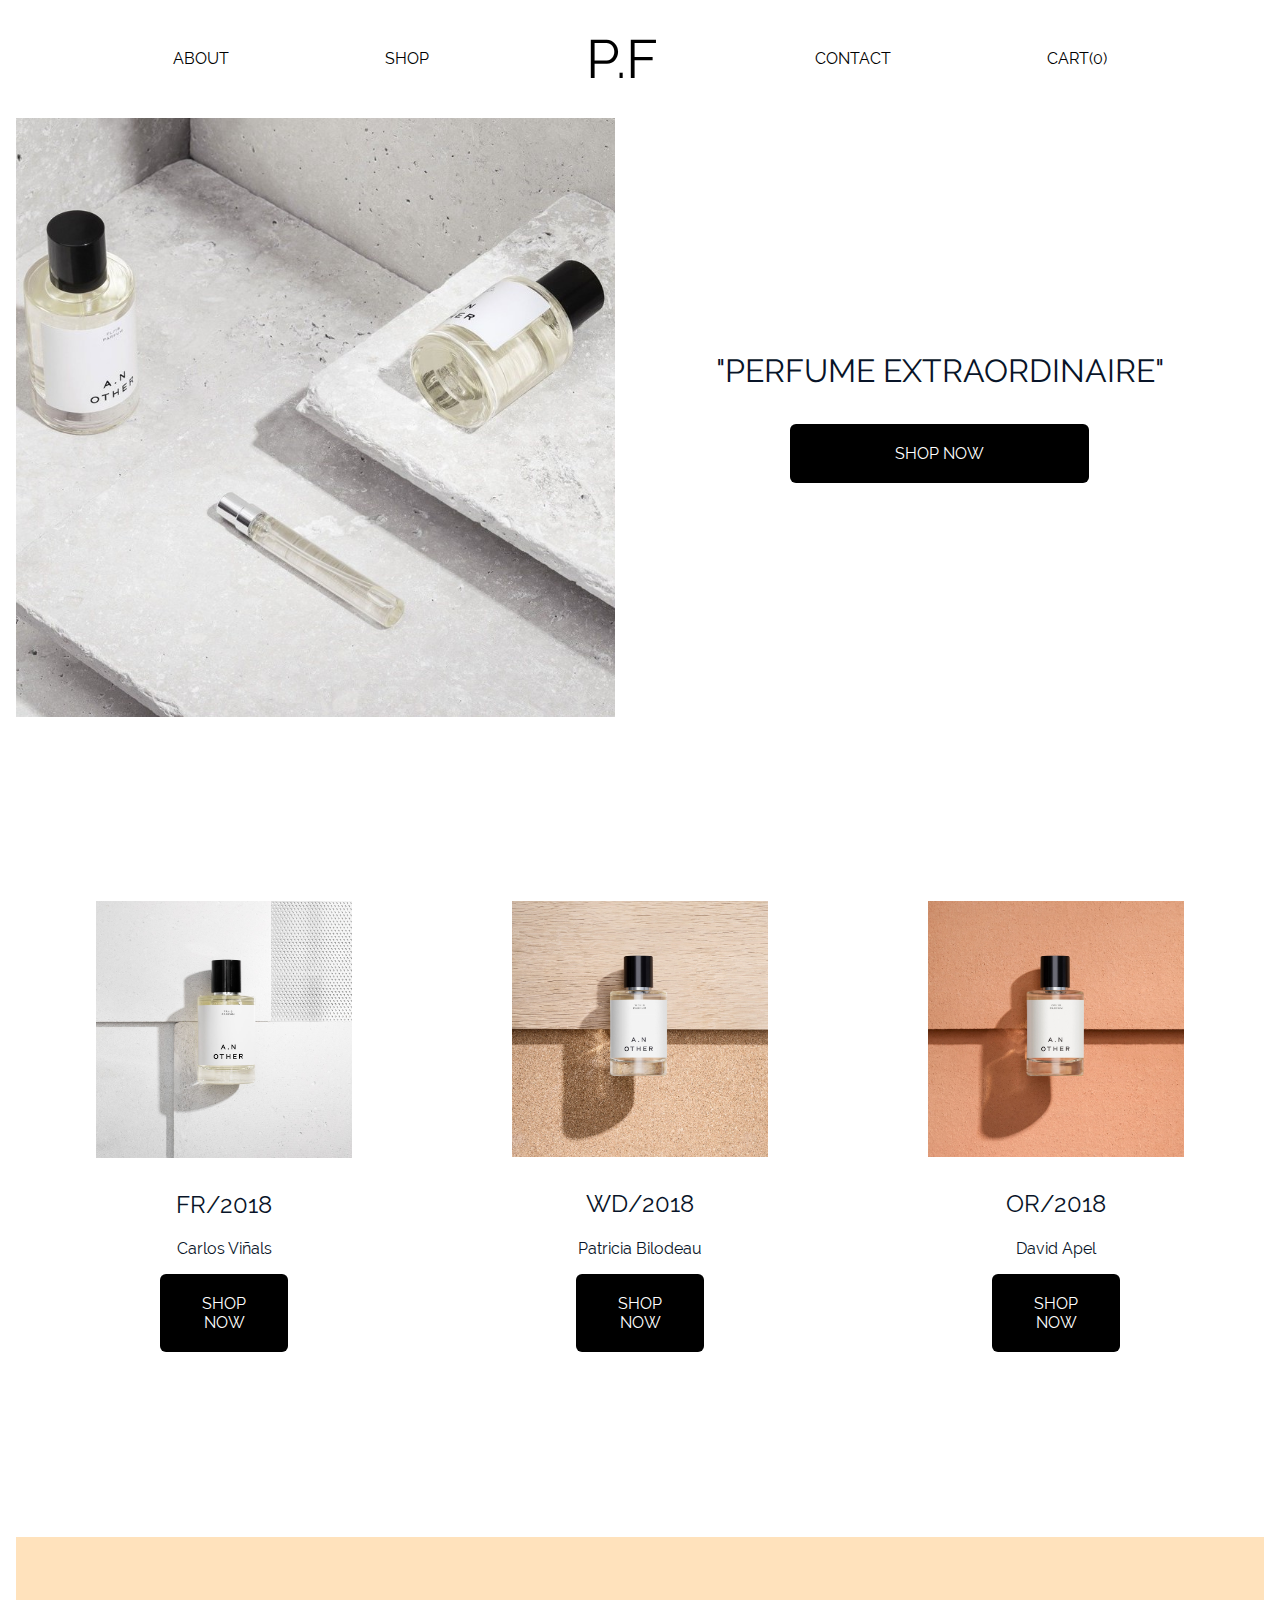
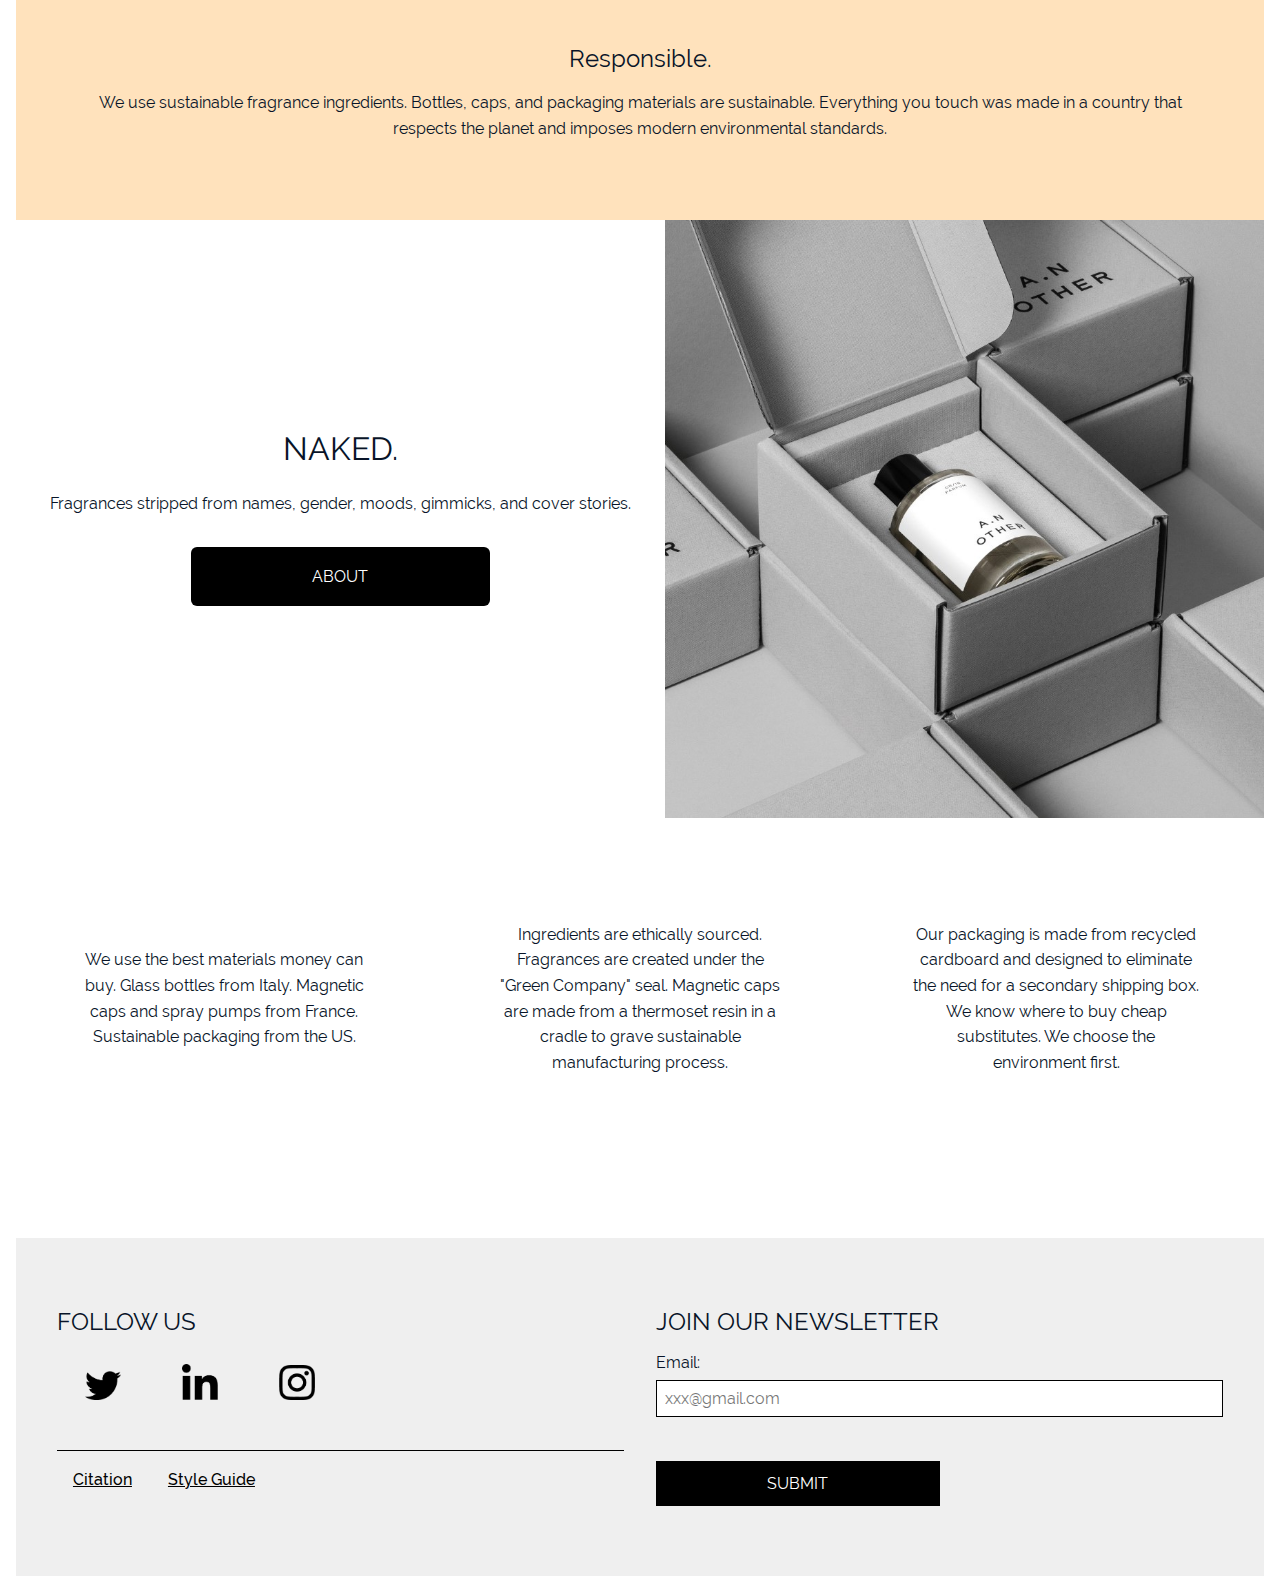
==== index.html @ 91a6c22d "change folder name" ====
<!doctype html>
<html lang="en">
	<head>
		<meta charset="utf-8">
		<meta name="viewport" content="width=device-width, initial-scale=1.0">
        <title>Home</title>
		<link rel="stylesheet" href="css/fonts.css">
		<link rel="stylesheet" href="css/normalize.css">
		<link rel="stylesheet" href="css/guide.css">
		<link rel="stylesheet" href="css/main.css">
		<link rel="stylesheet" href="css/grid.css">
	</head>

	<body>

		<!-- Top Navigation Bar -->
		<header>
			<nav class="top-nav">
				<ul class="nav-links">
					<li><a href="about.html">ABOUT</a></li>
					<li><a href="products.html">SHOP</a></li>
					<li><h1><a href="index.html">P.F</a></h1></li>
					<li><a href="contact.html">CONTACT</a></li>
					<li><a href="checkout.html">CART(0)</a></li>
				</ul>
			</nav>
			<div class="burger">
				<div class="line1"></div>
				<div class="line2"></div>
				<div class="line3"></div>
			</div>
		</header>
	    
        <!-- Page Content -->
		<div class="container index1">
			<div class="container-item">
				<img class="index-first-img"src="img/perfume8.jpg" alt="home">
			</div>
			<div class="container-item text">
				<h2>"PERFUME EXTRAORDINAIRE"</h2>
				<a href="products.html" class="button-1" role="button"><span>Shop now</span></a>
			</div>
		</div>

		<div class="container index2">
			<div class="container-item">
				<a href="detail_1.html"><img src="img/perfume2.jpg" alt="home"></a>
				<h3>FR/2018</h3>
				<p>Carlos Viñals</p>
				<a href="products.html" class="button-1" role="button"><span>Shop now</span></a>
			</div>

			<div class="container-item">
				<a href="detail_2.html"><img src="img/perfume3.jpg" alt="home"></a>
				<h3>WD/2018</h3>
				<p>Patricia Bilodeau</p>
				<a href="products.html" class="button-1" role="button"><span>Shop now</span></a>
			</div>

			<div class="container-item">
				<a href="detail_1.html"><img src="img/perfume4.jpg" alt="home"></a>
				<h3>OR/2018</h3>
				<p>David Apel</p>
				<a href="products.html" class="button-1" role="button"><span>Shop now</span></a>
			</div>

		</div>

		<div class="container index3">		
			<div class="container-item left">
				<h3>Responsible.</h3>
				<p>We use sustainable fragrance ingredients. Bottles, caps, and packaging materials are sustainable. Everything you touch was made in a country that respects the planet and imposes modern environmental standards.
				</p>
			</div>

		</div>

		<div class="container index4">
			<div class="container-item text">
				<h2>Naked.</h2>
				<p>Fragrances stripped from names, gender, moods, gimmicks, and cover stories.
				</p>
				<br>
				<a href="about.html" class="button-1"><span>ABOUT</span></a>

			</div>
			<div class="container-item">
				<img src="img/img7.jpg" alt="aboutimg">
			</div>
		</div>

		<div class="container index5">
			<div class="container-item">
				<p>
					We use the best materials money can buy. Glass bottles from Italy. Magnetic caps and spray pumps from France. Sustainable packaging from the US.
				</p>	
			</div>
			<div class="container-item">				
				<p>
					Ingredients are ethically sourced. Fragrances are created under the "Green Company" seal. Magnetic caps are made from a thermoset resin in a cradle to grave sustainable manufacturing process.
			 	</p>
			</div>
			<div class="container-item">				
				<p>
					Our packaging is made from recycled cardboard and designed to eliminate the need for a secondary shipping box. We know where to buy cheap substitutes. We choose the environment first.
			 	</p>
			</div>
		</div>

		<!-- Footer -->
		<footer>

			<div class="container">

				<section class="container-item">
					<h3>FOLLOW US</h3>
					<div class="social-media">
						<img src="img/twitter.png" alt="Twitter account">
						<img src="img/linkedin.png" alt="Linkedin account">
						<img src="img/ins.png" alt="Instagram account">
					</div>	

					<div class="resources">
						<p><a href="citation.html" class="in-text_link">Citation</a></p>
						<p><a href="style_guide.html" class="in-text_link">Style Guide</a></p>
					</div>
				</section>

				<section class="container-item">
					<h3>JOIN OUR NEWSLETTER</h3>			
					<form method="post" action="#">
						<label for="email-address">Email: </label>
						<input type="email" id="email-address" placeholder="xxx@gmail.com">
						<button type="submit">Submit</button>
					</form>
				</section>

			</div>

		</footer>

		<script src="js/app.js"></script>
		
	</body>
</html>
---- css/fonts.css ----
/*
	Reference: tutorial video from Paul Brokenshire for IAT339
*/

@font-face {
	font-family: 'Raleway';
	font-weight: lighter;
	font-style: normal;
	src: url('../fonts/Raleway-Light.ttf') format('truetype');
}

@font-face {
	font-family: 'Raleway';
	font-weight: lighter;
	font-style: italic;
	src: url('../fonts/Raleway-LightItalic.ttf') format('truetype');
}

@font-face {
	font-family: 'Raleway';
	font-weight: normal;
	font-style: normal;
	src: url('../fonts/Raleway-Regular.ttf') format('truetype');
}

@font-face {
	font-family: 'Raleway';
	font-weight: normal;
	font-style: italic;
	src: url('../fonts/Raleway-Italic.ttf') format('truetype');
}

@font-face {
	font-family: 'Raleway';
	font-weight: bold;
	font-style: normal;
	src: url('../fonts/Raleway-Medium.ttf') format('truetype');
}

@font-face {
	font-family: 'Raleway';
	font-weight: bold;
	font-style: italic;
	src: url('../fonts/Raleway-MediumItalic.ttf') format('truetype');
}
---- css/guide.css ----
.content-block {
	margin-bottom: 2rem;
}

section.citation, section.container {
	padding-bottom: 1.25rem;
	border-bottom: 4px solid #ccc;
	margin-bottom: 2rem;
}

.example, .grid-structure {
	padding-top: 1rem;
}

.grid-structure div:nth-of-type(even) {
	background-color: #ccc;
	border: 1px solid white;
}

.grid-structure div:nth-of-type(odd) {
	background-color: #73777f;
	border: 1px solid white;
}

.grid-structure p {
	margin-bottom: 1em;
	font-weight: bold;

}

/* Spacing guideline */
.padding-16 {
	padding-top: 1rem;
}
.padding-24 {
	padding-top: 1.5rem;
}
.padding-32 {
	padding-top: 2rem;
}
.padding-64 {
	padding-top: 4rem;
}
.padding-96 {
	padding-top: 6rem;
}

a.in-text_link {
	font-weight: bold;
	text-decoration: underline;
}

a.in-text_link:active,
a.in-text_link:hover,
a.in-text_link:focus {
	font-weight: normal;
}

section.citation {
  border-bottom: 1px solid black;
}

ul.bulleted_list li {
	font-variant: small-caps;
	font-size: 1.5rem; 
}

ol.numbered_list li {
	text-transform: uppercase;
	font-size: 1.25rem; 
}

code {
	display: inline-block;
	padding: 0.75rem 0.5rem;
	color: #333;
	font-size: 1rem;
	margin-top: 1rem;
	margin-bottom: 2.5rem;
}

code.html {
	background-color: #efefef;
}

/* Color Palette */

.color-box {
	color: white;
	padding: 1rem;
	border: 2px solid white;

	-webkit-flex: 1 1 0;
	-ms-flex: 1 1 0;
	flex: 1 1 0;
}

.color-box p {
	padding-top: 0.5rem;
}

.light-orange {
	background-color: #ffe2bc;
}

.normal-orange {
	background-color: #91640f;
}

.light-grey {
	background-color: #efefef;
}

.black {
	background-color: #000;
}

/* Website grid structure */
.block-40 {
	min-height: 40px;
}
.block-80 {
	min-height: 80px;
}
.block-180 {
	min-height: 180px;
}
.block-200 {
	min-height: 200px;
}
.block-250 {
	min-height: 250px;
}
.block-300 {
	min-height: 300px;
}
---- css/main.css ----
body {
	font-family: "Raleway", Verdana, sans-serif;
	margin: 1rem;
	color: #081428;
	font-size: 1rem;
}

/* Top Navigation */
nav {
  width: 100%;
  margin: 0 auto;
  background: #fff;
  padding: 0;
}

nav img{
  width:3rem;
}

nav ul {
	list-style-type: none;
	text-transform: uppercase;
}

nav ul li a,
nav ul li a:after,
nav ul li a:before {
  transition: all .5s;
}
nav ul li a:hover {
  color: #555;
}

nav.top-nav ul li a{
  position:relative;
  z-index: 1;
}
 
nav.top-nav ul li a:hover{
  color: #91640F;
}

nav.top-nav ul li a:after{
  display: block;
  position: absolute;
  top: 0;
  left: 0;
  bottom: 0;
  right: 0;
  margin: auto;
  width: 100%;
  height: 1px;
  content: '';
  color: transparent;
  background: #ffe2bc;
  visibility: hidden;
  opacity: 0;
  z-index: -1;
}

nav.top-nav ul li :hover:after{
  opacity: 1;
  visibility: visible;
  height: 2rem;
  width:2rem;
}

.nav-icon, .h1-mobile {
	display: none;
}

header.container,
footer {
  background-color: #EFEFEF;
  padding-top: 2%;
  padding-bottom: 2%;
  /*border-bottom: 1px solid rgb(0,0,0);
  margin-bottom: 5%;*/
}

footer {
  padding: 2%;
}

footer .resources p {
  text-align: center;
  display: inline-block;
}

img {
  width: 100%;
}

hr {
  height: 1px;
  background-color: rgb(0,0,0);
  border: none;
}

/* Headings */

h1, h2, h3, h4, p, li {
	margin-top: 0;
	margin-bottom: 0;
	line-height: 1.6;
}

h2, h4 {
	text-transform: uppercase;
}

h1, h2, h3 {
	font-weight: lighter;
}

h1 { 
	font-size: 3.375rem;
}

h2 {
	font-size: 2rem;
    padding-bottom: 1rem;
}

h3 {
	font-size: 1.5rem;
    padding-top: 1.5rem;
    padding-bottom: 0.75rem;
}

h4 {
	font-size: 1.25rem;
	font-style: italic;
}

em {
	font-size: 1.25rem;
    font-style: normal;
    font-weight: bold;
}

a {
  text-decoration: none;
  color:black;
}


/* Call-to-action Buttons */

.button-1,.button-2 {
  background-color: black;
  color: #ffffff;
  font-weight: 100;
  padding: 1.25em;
  text-transform: uppercase;
  border-radius: 6px;
  display: inline-block;
  transition: all 0.4s ease 0s;
  width: 50%;
  text-align: center;
  margin: 2% 0;
}
.button-2 {
  color: black;
  background-color: white;
  border: 1.25px solid black;
}
.button-1:hover {
  color: black;
  background: none;
  font-weight: 700;
  letter-spacing: 0.25rem;
  -webkit-box-shadow: 0px 5px 40px -10px rgba(0,0,0,0.57);
  -moz-box-shadow: 0px 5px 40px -10px rgba(0,0,0,0.57);
  transition: all 0.4s ease 0s;
}
.button-2:hover {
  background: none;
  border: none;
  font-weight: 700;
  letter-spacing: 0.25rem;
  -webkit-box-shadow: 0px 5px 40px -10px rgba(0,0,0,0.57);
  -moz-box-shadow: 0px 5px 40px -10px rgba(0,0,0,0.57);
  transition: all 0.4s ease 0s;
}


/* Within Form */

label {
  display: block;
  padding-bottom: 0.5rem;
}

input {
  padding: 0.5rem;
  margin-bottom: 1rem;
  border: 1px solid rgb(0,0,0);
  width: 100%;
}

/* Submit Buttons */
button {
  color: white;
  background-color: black;
  text-transform: uppercase;
  text-decoration: none;
  padding: 0.75rem;
  width: 50%;
  border: 1px solid black;
  display: inline-block;
  margin: 5% 0;
  transition: all 0.4s ease 0s;
}

button:hover {
  color: black;
  background-color: white;
  transition: all 0.4s ease 0s;
}

.right-align {
  text-align: right;
}

/* Checkout page */

div.billing-details,
div.order-summary-details,
div.payment {
  margin-bottom: 5%;
}

a.place-an-order {
  width: 100%;
}

div.billing-details {
  padding-right: 10%;
}

div.order-summary-details {
  background-color: #EFEFEF;
  padding: 1.25rem 1rem;
}

div.order-summary-details p.container-item {
  padding-top: 0;
}

div.order-summary-details p.total {
  padding-bottom: 0;
}

div.input-with-arrow {
  position: relative;
}

div.input-with-arrow img {
  position: absolute;
  top: 0.75rem;
  right: 1rem;
  width: 1rem;

  transition: transform 0.2s ease;
}

div.input-with-arrow img:active,
div.input-with-arrow img:hover,
div.input-with-arrow img:focus {
  transform: rotate(-180deg);
}

/* Tooltip */

img.security-code {
    width: 1.25rem;
    position: relative;
    top: 0.15rem;
    left: 0.25rem;
}

.tooltip {
  position: relative;
}

.tooltip-text {
  visibility: hidden;
  max-width: 20rem;
  background-color: black;
  color: white;
  border-radius: 0.5rem;
  padding: 0.5rem;

  position: absolute;
  top: -0.5rem;
  left: 11rem;
  z-index: 1;
}

.tooltip:hover .tooltip-text {
  visibility: visible;
}

/* Contact page */

.contact-form {
  margin-top: 2rem;
}

.contact1, .location, .contact3 {
  margin-bottom: 8%;
}

.location iframe {
  border: 0;
  width: 100%;
}

.location .three-fourths img {
  max-height: 37.5rem; /* 600px */
}

.location .button-1,
.contact3 .button-1 {
  margin-top: 5%;
}

/* Shop all page */

.shop_all_container h2 {
  padding-left: 1rem;
}

/* Product details */

.perfume-details {
  margin-bottom: 5%;
}

div.select-size {
    padding-top: 8%;
    padding-bottom: 4%;
}

.size-and-price:hover {
    border-bottom: 1px dotted black;
}

.size-and-price .container-item {
    padding-bottom: 0.25rem;
}

/* detail.html_review item */

.prodcut-review {
    padding-bottom: 8%;
}

.rating-item {
    border-bottom: 1px solid black;
}

.left-align {
    text-align: left;
}

.review-overall-1 {
    padding: 5% 10% 0 10%;
}

.review-bottom {
  height: 30rem;
  overflow: scroll;
  padding: 0 5%;
}

.review-overall-2 {
    padding-bottom: 1rem;
    border-bottom: 1px solid #cccccc;
    margin-bottom: 2rem;
}

/* Home page */

.index1 img,.index4 img, .about1 img {
	width:100%;
	height:100%;
}

.index2 .button-1 {
  margin-top: 5%;
}

@media (max-width: 980px) {

  .button-1, .button-2, button {
    width: 100%;
  }

}

/* Thank you page */

.thank-you {
  background-color: #ffe2bc;
  padding: 5%;
  margin: 5% 10% 8% 10%;
  text-align: center;
}

.thank-you h2 {
  padding-bottom: 1.5em;
  border-bottom: 1px solid black;
}

.thank-you .text-content {
  margin: 2% 0;
}

/*.product-single{
  flex-basis:23%;
  line-height:180%;
}

.product-single img{
  width:70%;
}

@media (max-width: 980px){
  .product-single img{
    width:100%;
    }   
}*/

/*.product-single-image{
  overflow:visible;
  border:1px solid red;
}*/

/*.product-single-thumbnail a:nth-child(1) {
   background-image: url(".../img/perfume2.jpg");
   display: block;
   border: 1px solid red;
   width: 50px;
   height: 50px;

}

.product-single-thumbnail a:nth-child(2) {
   background-image: url(.../img/perfume8.jpg);
   display:block;
   border: 1px solid red;
   width:50px;
   height:50px;
}

.product-single-thumbnail a:nth-child(3) {
   background-image: url(.../img/perfume10.jpg);
   display:block;
   border: 1px solid red;
   width:50px;
   height:50px; 
}*/

/*************************** burger icon ***************************/


/*************************** For Mobile Screen ***************************/

@media (max-width: 680px) {

  .burger div{
    width:25px;
    height:5px;
    background-color:black;
    margin:5px;
  }
  .burger{
    position: relative;
    height:50px;
    z-index: 2;
  }
  .top-nav .nav-links{
    position: fixed;
    right:0px;
    top:-20px;
    background: #e4e4e4;
    height:110vh;
    width:100%;
    flex-direction: column;
    clip-path: circle(0px at 10% -5%);
    -webkit-clip-path: circle(0px at 10% -5%);
    transition:all 1s ease-out;
    z-index: 1;
  }
  .nav-links.open{
    clip-path: circle(1200px at 10% -5%);
    -webkit-clip-path: circle(1200px at 10% -5%);
  }

	.nav-icon {
		display: inline-block;
		padding-top: 1.25rem;
    padding-right: 1rem;
    width: 3.5rem;
	}

	.h1-mobile {
		display: inline-block;
		max-width: 80%;
	}
}
---- css/grid.css ----
/*
* References: 
* 1. Tutorial videos from Paul Brokenshire for IAT339
* 2. "A Guide to Flexbox": http://css-tricks.com/snippets/css/a-guide-to-flexbox/
*/

*, *::before, *::after {
	box-sizing: border-box;
}

/* Parent */

.container,
.top-nav ul {
	display: -webkit-flex; /* For support in a series of Webkit browsers */
	display: -ms-flex; /* For support in IE 10 */
	display: flex;

	-webkit-flex-wrap: wrap;
	-ms-flex-wrap: wrap;
	flex-wrap: wrap;

	-webkit-justify-content: space-evenly;
	-ms-justify-content: space-evenly;
	justify-content: space-evenly;
}

.container-column {
	display: -webkit-flex; 
	display: -ms-flex; 
	display: flex;

	-webkit-flex-flow: column nowrap;
	-ms-flex-flow: column nowrap;
	flex-flow: column nowrap;

	-webkit-align-items: center;
	-ms-align-items: center;
	align-items: center;
}

div.order-summary div.container {
	-webkit-justify-content: space-between;
	-ms-justify-content: space-between;
	justify-content: space-between;
}

.top-nav ul {
	-webkit-align-items: center;
	-ms-align-items: center;
	align-items: center;
	padding: 0;
}


/* Child */

.container-item {
	-webkit-flex: 1 1 0;
	-ms-flex: 1 1 0;
	flex: 1 1 0;
}

.container-item-2 {
	-webkit-flex: 2 1 0;
	-ms-flex: 2 1 0;
	flex: 2 1 0;
}

.container-item-full {
	-webkit-flex: 0 0 100%;
	-ms-flex: 0 0 100%;
	flex: 0 0 100%;
}

.container-item,
.container-item-full {
	padding: 1rem;
}

.top-nav,
.h1-mobile {
	-webkit-flex: 9 1 auto;
	-ms-flex: 9 1 auto;
	flex: 9 1 auto;
}

/* Index page */

.index1, .index2,
.index3 .left,
.index4, .index5 {
	text-align: center;
}

.index2 .container-item{
	padding: 5rem;
}

.index3 {
	padding: 5%;
	background-color: #ffe2bc;
}

.index5 .container-item {
	padding: 0 5%;
	padding-bottom: 5%;
}

.index1, .index2, .index3,
.index4, .index5,
.index1 .container-item, 
.index2 .container-item,
.index4 .container-item { 
	-webkit-align-items: center;
	-ms-align-items: center;
	align-items: center;
}

.index1 .container-item,
.index4 .container-item {
	padding: 0;
}

.index1 .text, 
.index4 .text {
	padding: 8% 2%;
}

.index1, .index2, 
.index4, .index5 {
	margin-bottom: 8%;
}

/* About page */

.about1 {
	-webkit-align-items: center;
	-ms-align-items: center;
	align-items: center;

	text-align: center;
}

.about2 {
	height:50%;
}

.about2 .container-item{
	padding:5%;
} 
/* Contact page */

.three-fourths {
	-webkit-flex: 0 1 75%;
	-ms-flex: 0 1 75%;
	flex: 0 1 75%;
}

.three-fourths {
	padding: 1rem;
}

.location {
	-webkit-align-items: flex-end;
	-ms-align-items: flex-end;
	align-items: flex-end;
}

.contact3 {
	-webkit-align-items: center;
	-ms-align-items: center;
	align-items: center;

	text-align: center;
}


/* Shop all page */

.product1 .container-item,
.product2 .container-item,
.product3 .container-item {
	margin-bottom: 5%;
  	text-align: center;
}

/* Product detail page */

.product {
	-webkit-flex-wrap: wrap;
	-ms-flex-wrap: wrap;
	flex-wrap: wrap;
	
	-webkit-align-items: center;
	-ms-align-items: center;
	align-items: center;

	margin-bottom: 8%;
}

.product-thumbnails {
	-webkit-flex: 0 1 10rem;
	-ms-flex: 0 1 10rem;
	flex: 0 1 10rem;
}

.product-thumbnails a {
   display: block;
   width: 100%;
   height: auto;
   margin-bottom: 1rem;
   margin-right: 1rem;
}

.product-left img {
	width: 85%;
}

.product-right {
  display: -webkit-flex; 
  display: -ms-flex;
  display: flex;

  -webkit-flex-direction: column;
  -ms-flex-direction: column;
  flex-direction: column;

  -webkit-align-items: center;
  -ms-align-items: center;
  align-items: center;

  text-align: center;
  padding: 2%;
}

.review-intro {
	-webkit-align-items: center;
  	-ms-align-items: center;
  	align-items: center;

  	background-color: #ffe2bc;
    text-align: center;
    padding: 5%;
    margin-bottom: 8%;
}

.average-ratings {
    min-width: 50%;
}

/* Customer reviews */

.review-overall-2 {
	display: -webkit-flex; 
  	display: -ms-flex;
  	display: flex;

  	-webkit-flex-wrap: wrap;
	-ms-flex-wrap: wrap;
	flex-wrap: wrap;

	-webkit-justify-content: space-evenly;
	-ms-justify-content: space-evenly;
	justify-content: space-evenly;
}

.review-overall-2-left,
.review-overall-2-right,
.write-review {
	-webkit-flex: 1 1;
	-ms-flex: 1 1;
	flex: 1 1;
}

.write-review textarea {
	width: 100%;
	padding: 0.5em;
	color: gray;
	border: 1px solid black;
}

.write-review {
	padding-top: 0;
	padding-right: 5%;
}
.write-review h3 {
	padding-top: 0;
}

.review-bottom {
	-webkit-flex: 2 1;
	-ms-flex: 2 1;
	flex: 2 1;
}


/* Footer */

.social-media {
	margin: 2% 0;
}

.social-media img {
	width: 5vw;
	min-width: 1.25em;
	max-width: 2.25em;
	display: inline-block;
	margin: 0 5%;
}

.resources {
	border-top: 1px solid black;
	margin-top: 8%;
}

.resources p {
	padding: 1rem;
}

/*************************** For Mobile Screen ***************************/

@media (max-width: 480px) {

	.index1, .index2, .index4, .index5,
	.about1, .about2,
	.product, .review-intro, .review-detail,
	.contact1, .location, .contact3,
	.checkout {
		-webkit-flex-flow: column nowrap;
		-ms-flex-flow: column nowrap;
		flex-flow: column nowrap;
	}

	.index2 .container-item {
		padding: 10%;
	}

	/* Product Detail Page */

	.product-thumbnails {
		display: -webkit-flex; 
		display: -ms-flex;
		display: flex;

		-webkit-justify-content: space-evenly;
		-ms-justify-content: space-evenly;
		justify-content: space-evenly;

		padding: 1rem;
		padding-bottom: 0;
	}

	.product-thumbnails a {
		flex: 1 1 25%;
		margin: 0;
		padding: 0;
	}

	.product-left img {
		width: 100%;
	}

	.review-bottom {
		overflow: visible;
	}

	/* Contact Page */

	.three-fourths {
		-webkit-flex: 0 1 100%;
		-ms-flex: 0 1 100%;
		flex: 0 1 100%;

		width: 100%;
		height: auto;
	}

	.contact3 .text {
		width: 100%;
		padding-top: 0;
		padding-bottom: 2rem;
	}
}
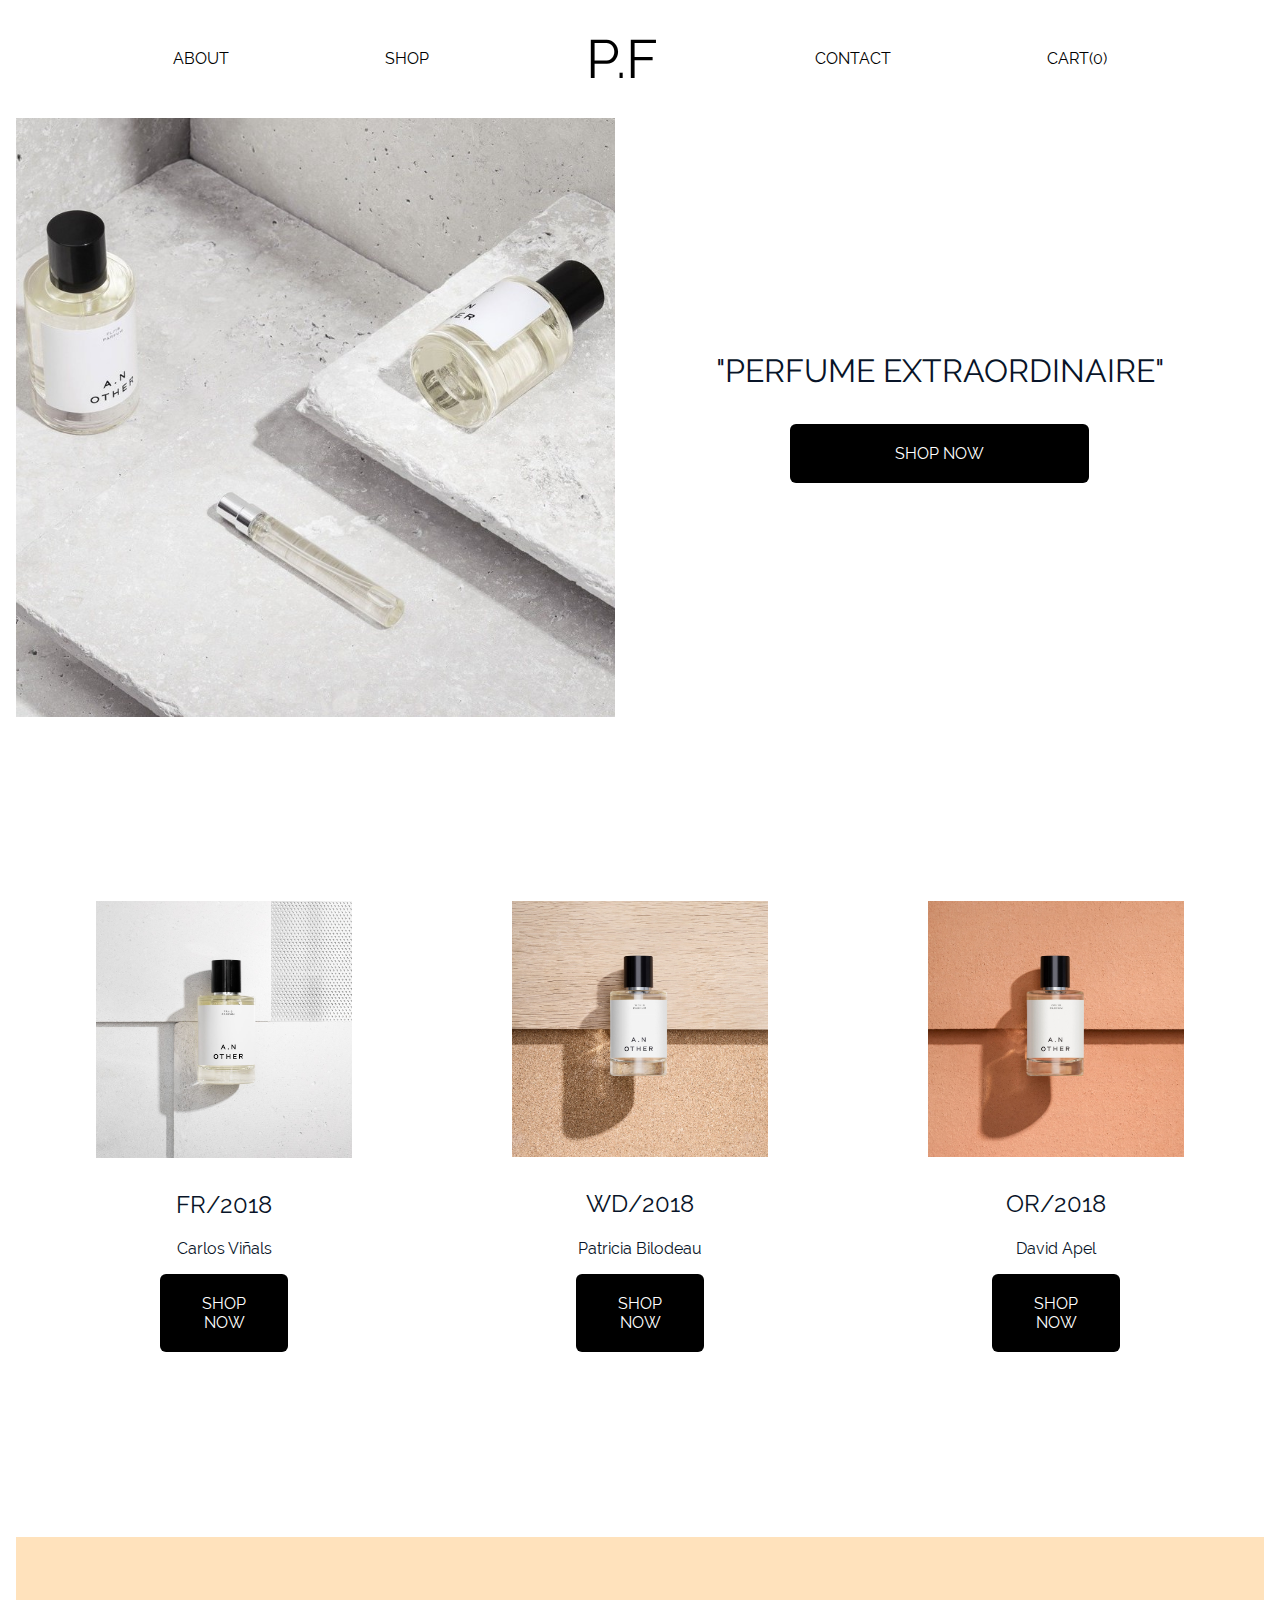
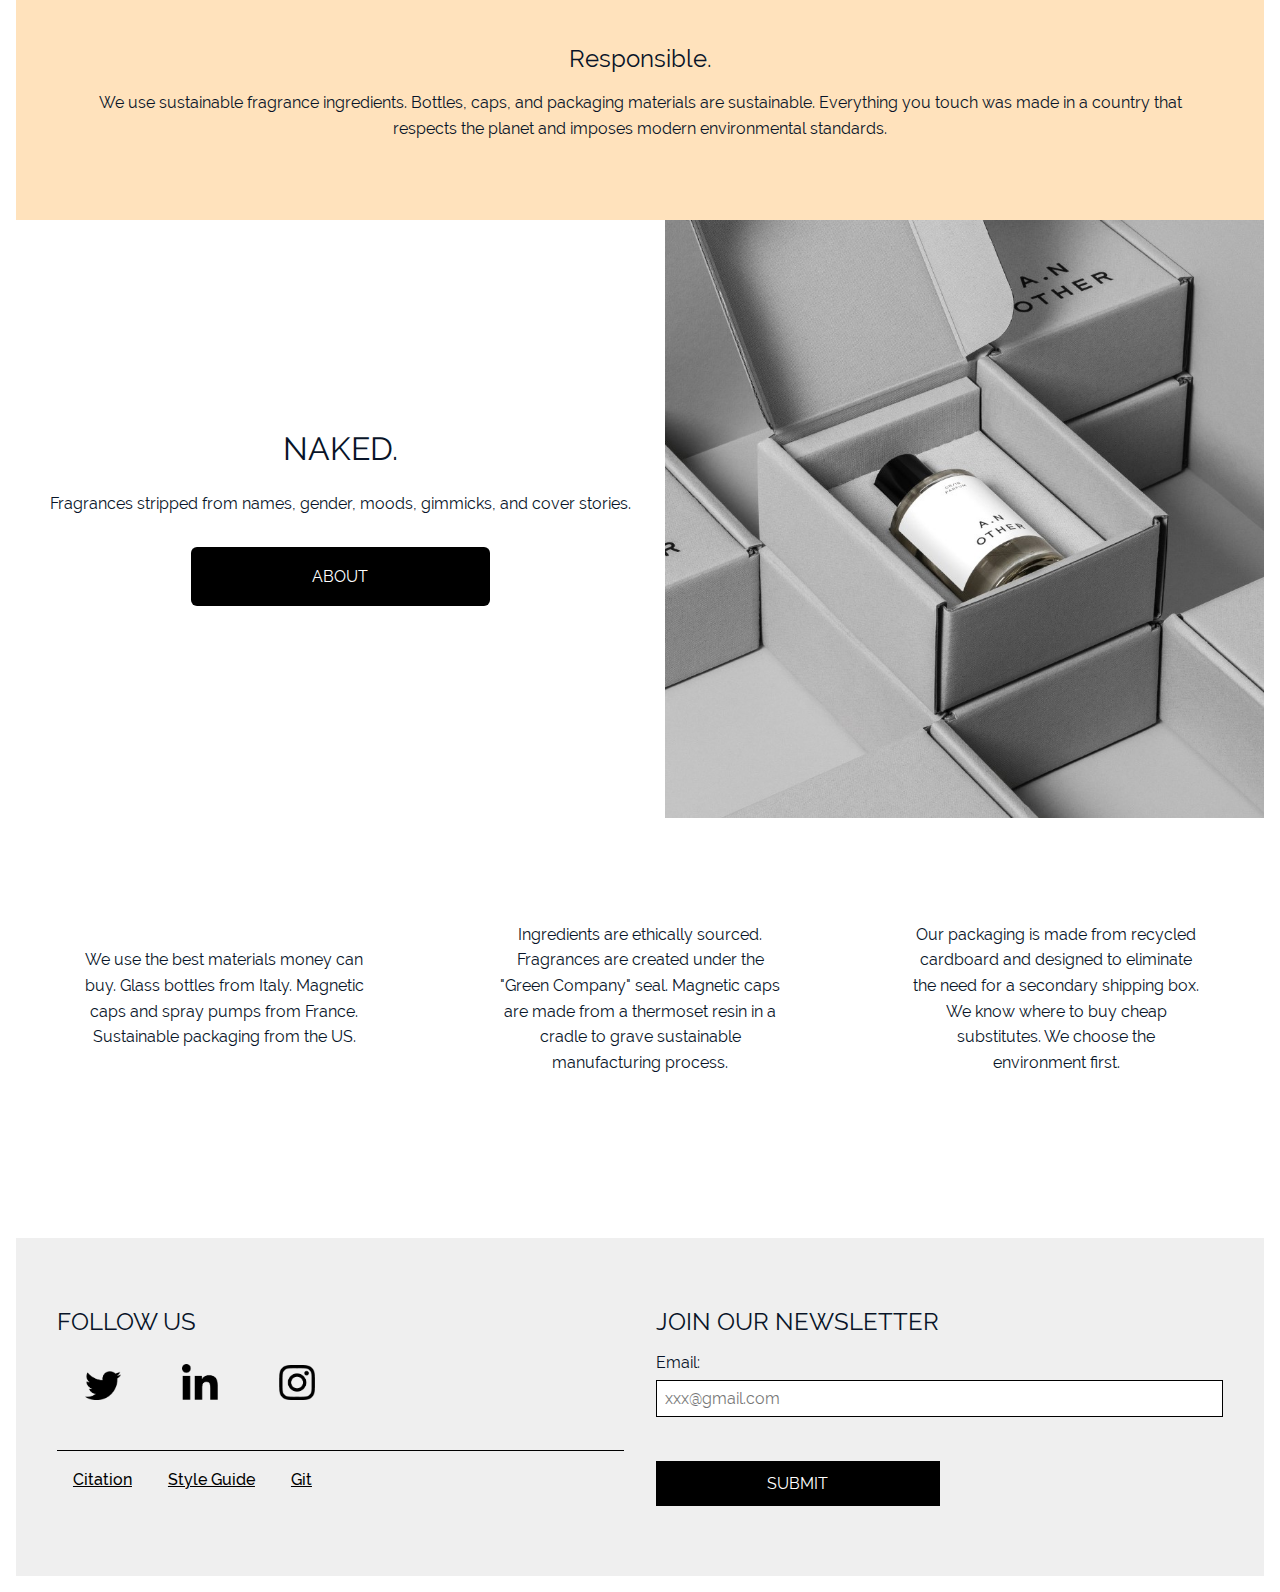
==== commit 4eb7950e: "Add footer link to Git" ====
--- a/index.html
+++ b/index.html
@@ -123,6 +123,7 @@
 					<div class="resources">
 						<p><a href="citation.html" class="in-text_link">Citation</a></p>
 						<p><a href="style_guide.html" class="in-text_link">Style Guide</a></p>
+						<p><a href="https://github.com/Goodnat/IAT339" target="_blank" class="in-text_link">Git</a></p>
 					</div>
 				</section>
 
--- a/css/guide.css
+++ b/css/guide.css
@@ -104,7 +104,7 @@
 	background-color: #ffe2bc;
 }
 
-.normal-orange {
+.brown {
 	background-color: #91640f;
 }
 
--- a/css/main.css
+++ b/css/main.css
@@ -3,6 +3,7 @@
 	margin: 1rem;
 	color: #081428;
 	font-size: 1rem;
+  overflow-x: hidden;
 }
 
 /* Top Navigation */
@@ -119,13 +120,13 @@
 
 h2 {
 	font-size: 2rem;
-    padding-bottom: 1rem;
+  padding-bottom: 1rem;
 }
 
 h3 {
-	font-size: 1.5rem;
-    padding-top: 1.5rem;
-    padding-bottom: 0.75rem;
+  font-size: 1.5rem;
+  padding-top: 1.5rem;
+  padding-bottom: 0.75rem;
 }
 
 h4 {
@@ -135,8 +136,8 @@
 
 em {
 	font-size: 1.25rem;
-    font-style: normal;
-    font-weight: bold;
+  font-style: normal;
+  font-weight: bold;
 }
 
 a {
@@ -351,6 +352,60 @@
     padding-bottom: 0.25rem;
 }
 
+/* Sales Slidershow */
+
+.sales-slider {
+  width: 200%;
+  overflow-x: hidden;
+}
+
+ul.sales-slider-content {
+  list-style: none;
+  padding: 0;
+
+  display: -webkit-flex;
+  display: -ms-flex;
+  display: flex;
+
+  animation: slidershow 20s infinite;
+}
+
+.sales-slider-content:hover {
+  animation-play-state: paused;
+}
+
+@keyframes slidershow {
+  5% {
+    transform: translateX(0);
+  }
+  35%, 65% {
+    transform: translateX(-50%);
+  }
+  95% {
+    transform: translateX(0);
+  }
+}
+
+.sales-slider-content li {
+  width: 100%;
+  text-align: center;
+  display: block;
+  padding: 1.25em;
+  font-size: 1.25rem;
+  line-height: 1.6;
+  letter-spacing: 0.1em;
+}
+
+.sales-slider-content li:nth-child(1) {
+  background-color: #ffe2bc;
+  color: #91640f;
+  font-weight: bold;
+}
+.sales-slider-content li:nth-child(2) {
+  background-color: #91640f;
+  color: white;
+}
+
 /* detail.html_review item */
 
 .prodcut-review {
@@ -418,52 +473,7 @@
   margin: 2% 0;
 }
 
-/*.product-single{
-  flex-basis:23%;
-  line-height:180%;
-}
-
-.product-single img{
-  width:70%;
-}
-
-@media (max-width: 980px){
-  .product-single img{
-    width:100%;
-    }   
-}*/
-
-/*.product-single-image{
-  overflow:visible;
-  border:1px solid red;
-}*/
-
-/*.product-single-thumbnail a:nth-child(1) {
-   background-image: url(".../img/perfume2.jpg");
-   display: block;
-   border: 1px solid red;
-   width: 50px;
-   height: 50px;
-
-}
-
-.product-single-thumbnail a:nth-child(2) {
-   background-image: url(.../img/perfume8.jpg);
-   display:block;
-   border: 1px solid red;
-   width:50px;
-   height:50px;
-}
-
-.product-single-thumbnail a:nth-child(3) {
-   background-image: url(.../img/perfume10.jpg);
-   display:block;
-   border: 1px solid red;
-   width:50px;
-   height:50px; 
-}*/
-
-/*************************** burger icon ***************************/
+/*************************** Burger Icon ***************************/
 
 
 /*************************** For Mobile Screen ***************************/
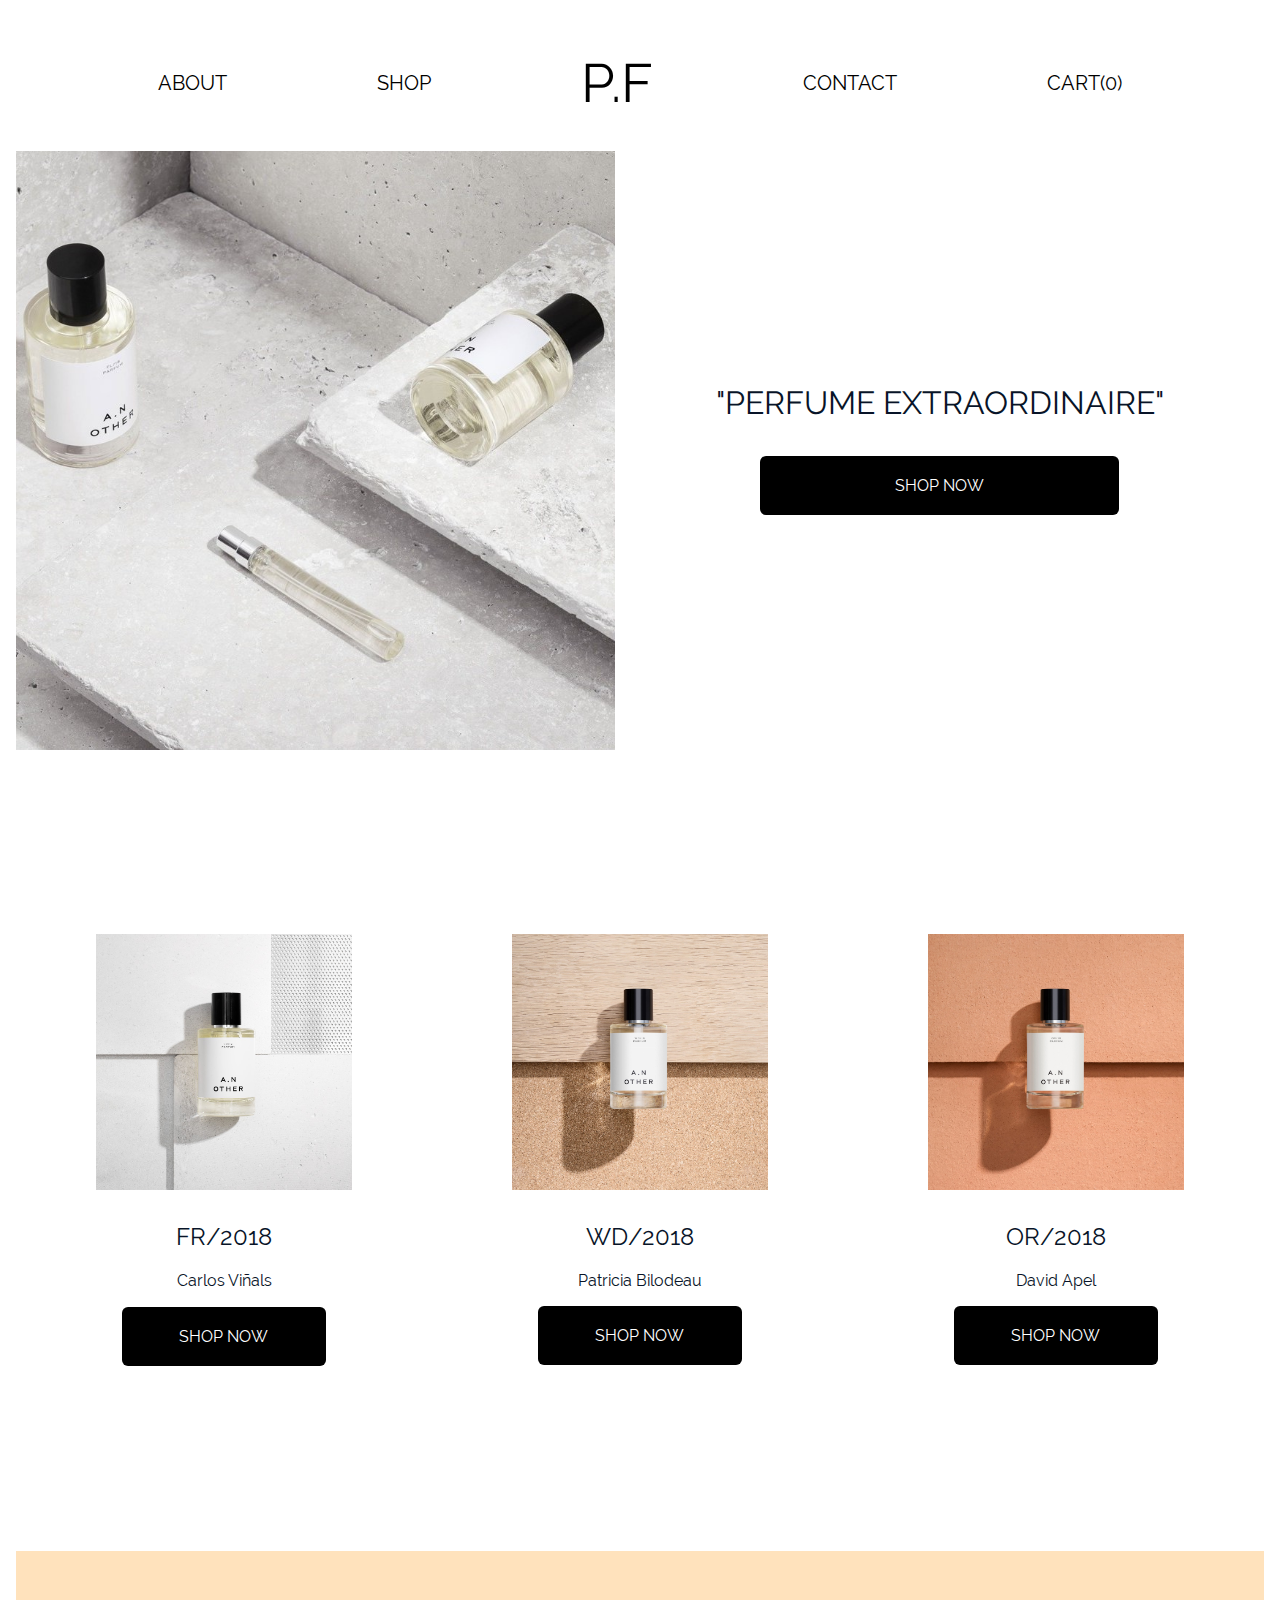
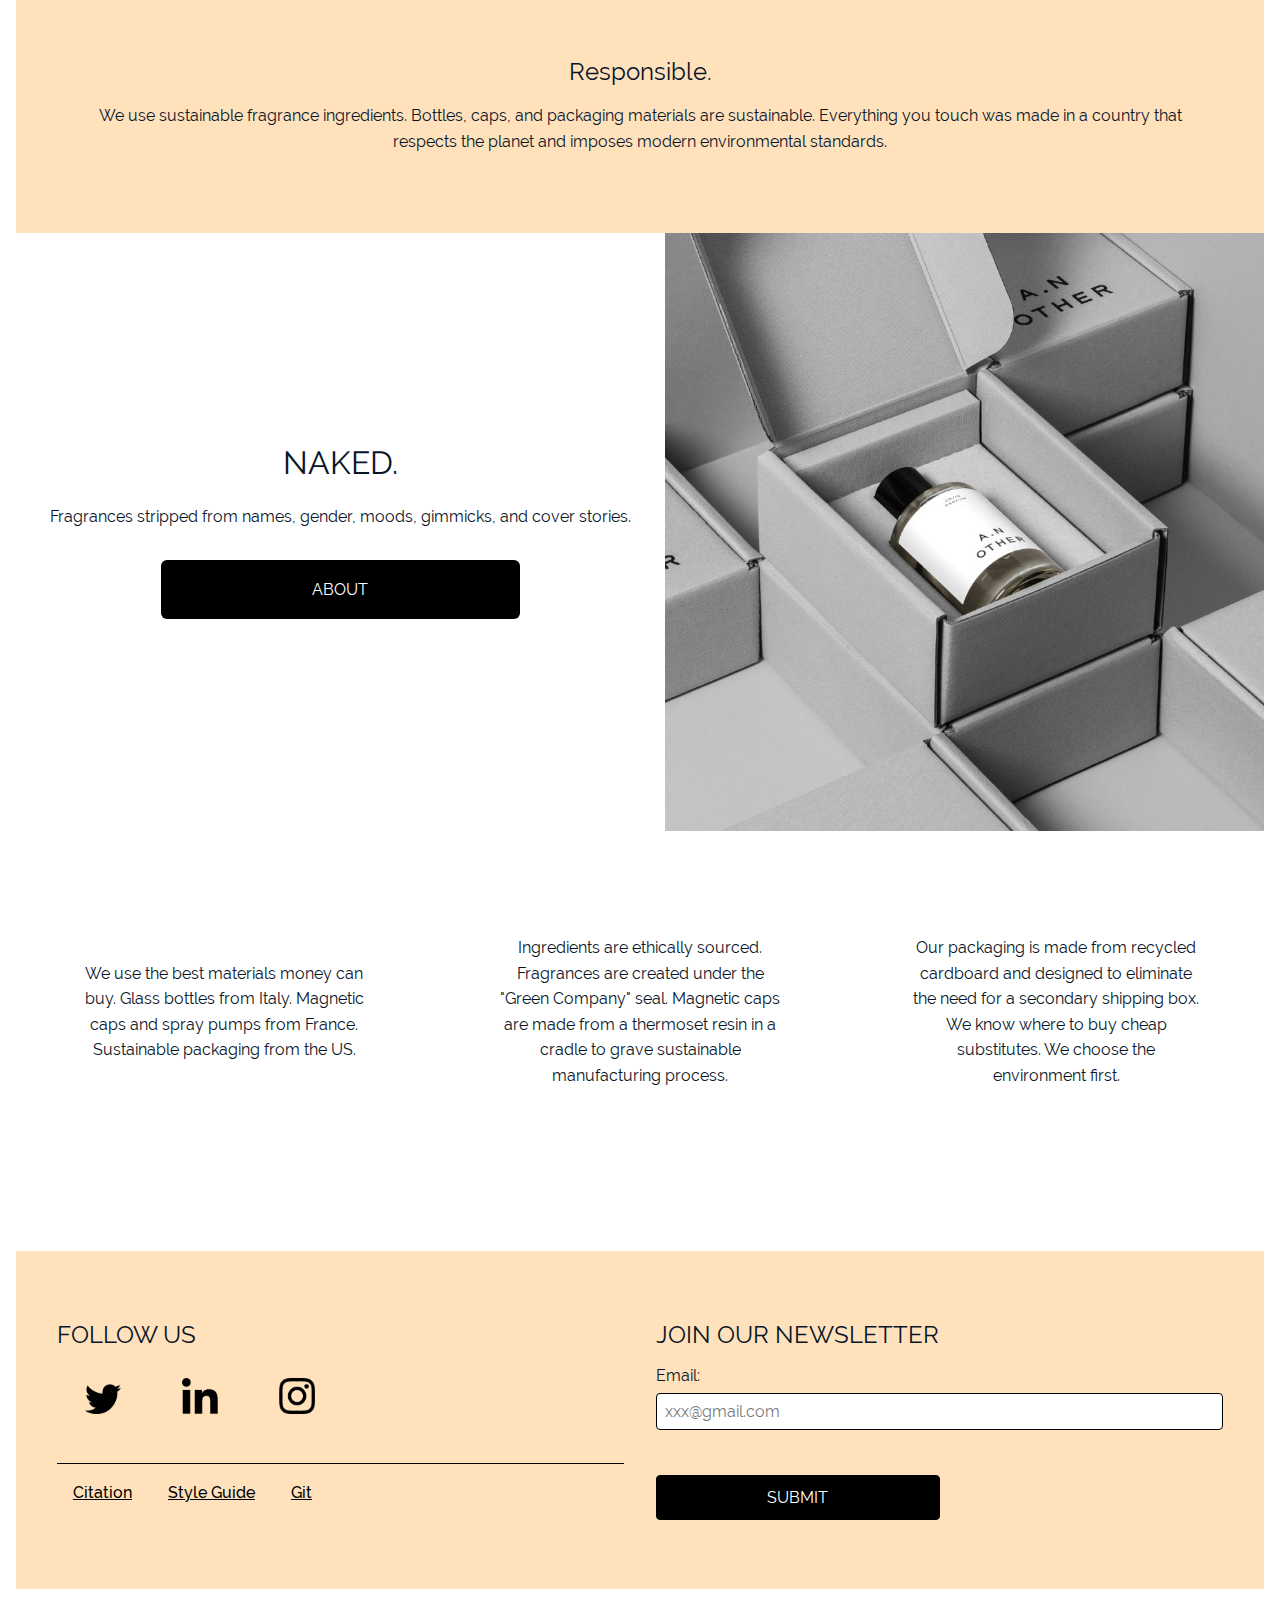
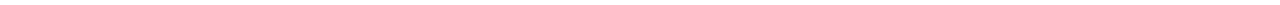
==== commit 001facc2: "change nav" ====
--- a/index.html
+++ b/index.html
@@ -14,7 +14,8 @@
 	<body>
 
 		<!-- Top Navigation Bar -->
-		<header>
+		
+		<!-- <header>
 			<nav class="top-nav">
 				<ul class="nav-links">
 					<li><a href="about.html">ABOUT</a></li>
@@ -29,7 +30,24 @@
 				<div class="line2"></div>
 				<div class="line3"></div>
 			</div>
+		</header> -->
+
+		<header class="nav">
+			<a href="index.html" class="mobile-brand">P.F</a>
+
+			<label for="toggle">&#9776;</label>
+			<input type="checkbox" id="toggle" />
+
+			<nav class="menu">
+				<a href="about.html">ABOUT</a>
+				<a href="products.html">SHOP</a>
+				<a href="index.html" class="brand">P.F</a>
+				<a href="contact.html">CONTACT</a>
+				<a href="checkout.html">CART(0)</a>
+			</nav>
+
 		</header>
+
 	    
         <!-- Page Content -->
 		<div class="container index1">
--- a/css/guide.css
+++ b/css/guide.css
@@ -11,6 +11,11 @@
 
 .example, .grid-structure {
 	padding-top: 1rem;
+}
+
+.grid-structure {
+	margin-top: 1rem;
+	margin-bottom: 1.5rem;
 }
 
 .grid-structure div:nth-of-type(even) {
--- a/css/main.css
+++ b/css/main.css
@@ -6,33 +6,7 @@
   overflow-x: hidden;
 }
 
-/* Top Navigation */
-nav {
-  width: 100%;
-  margin: 0 auto;
-  background: #fff;
-  padding: 0;
-}
-
-nav img{
-  width:3rem;
-}
-
-nav ul {
-	list-style-type: none;
-	text-transform: uppercase;
-}
-
-nav ul li a,
-nav ul li a:after,
-nav ul li a:before {
-  transition: all .5s;
-}
-nav ul li a:hover {
-  color: #555;
-}
-
-nav.top-nav ul li a{
+/*nav.top-nav ul li a{
   position:relative;
   z-index: 1;
 }
@@ -41,7 +15,7 @@
   color: #91640F;
 }
 
-nav.top-nav ul li a:after{
+nav.top-nav ul li a::after{
   display: block;
   position: absolute;
   top: 0;
@@ -59,20 +33,15 @@
   z-index: -1;
 }
 
-nav.top-nav ul li :hover:after{
+nav.top-nav ul li :hover::after{
   opacity: 1;
   visibility: visible;
   height: 2rem;
   width:2rem;
-}
-
-.nav-icon, .h1-mobile {
-	display: none;
-}
-
-header.container,
+}*/
+
 footer {
-  background-color: #EFEFEF;
+  background-color: #FFE2BC;
   padding-top: 2%;
   padding-bottom: 2%;
   /*border-bottom: 1px solid rgb(0,0,0);
@@ -157,7 +126,7 @@
   border-radius: 6px;
   display: inline-block;
   transition: all 0.4s ease 0s;
-  width: 50%;
+  width: 60%;
   text-align: center;
   margin: 2% 0;
 }
@@ -193,11 +162,39 @@
   padding-bottom: 0.5rem;
 }
 
-input {
+select {
+  /* Delete border color when hovering on it */
+  /*outline: none;*/
+  border: none;
+
+  /* Delete default dropdown icon */
+  -webkit-appearance: none;
+  -moz-appearance: none;
+  appearance: none;
+}
+select::-ms-expand { /* For IE <= 11 */
+  display: none; 
+}
+
+input, select {
+  cursor: pointer;
   padding: 0.5rem;
   margin-bottom: 1rem;
   border: 1px solid rgb(0,0,0);
+  border-radius: 0.25em;
   width: 100%;
+}
+
+.droplist {
+  position: relative;
+}
+
+.droplist img {
+  position: absolute;
+  top: .6em;
+  right: .75em;
+  width: 1.25rem;
+  pointer-events: none;
 }
 
 /* Submit Buttons */
@@ -209,9 +206,16 @@
   padding: 0.75rem;
   width: 50%;
   border: 1px solid black;
+  border-radius: 0.25em;
   display: inline-block;
-  margin: 5% 0;
-  transition: all 0.4s ease 0s;
+  margin: 2% 0;
+  transition: all 0.4s ease;
+}
+
+@media (min-width: 980px) {
+  button {
+    margin: 5% 0;
+  }
 }
 
 button:hover {
@@ -251,25 +255,6 @@
 
 div.order-summary-details p.total {
   padding-bottom: 0;
-}
-
-div.input-with-arrow {
-  position: relative;
-}
-
-div.input-with-arrow img {
-  position: absolute;
-  top: 0.75rem;
-  right: 1rem;
-  width: 1rem;
-
-  transition: transform 0.2s ease;
-}
-
-div.input-with-arrow img:active,
-div.input-with-arrow img:hover,
-div.input-with-arrow img:focus {
-  transform: rotate(-180deg);
 }
 
 /* Tooltip */
@@ -295,7 +280,7 @@
 
   position: absolute;
   top: -0.5rem;
-  left: 11rem;
+  left: 9em;
   z-index: 1;
 }
 
@@ -336,20 +321,68 @@
 /* Product details */
 
 .perfume-details {
-  margin-bottom: 5%;
-}
-
-div.select-size {
-    padding-top: 8%;
-    padding-bottom: 4%;
-}
-
-.size-and-price:hover {
-    border-bottom: 1px dotted black;
-}
-
-.size-and-price .container-item {
-    padding-bottom: 0.25rem;
+    margin-bottom: 5%;
+}
+
+.product-image {
+    position: relative;
+}
+
+.product-image-info {
+    display: -webkit-flex;
+    display: -ms-flex;
+    display: flex;
+
+    -webkit-justify-content: center;
+    -ms-justify-content: center;
+    justify-content: center;
+
+    -webkit-align-items: center;
+    -ms-align-items: center;
+    align-items: center;
+
+    -webkit-flex-direction: column;
+    -ms-flex-direction: column;
+    flex-direction: column;
+
+    padding: 1rem;
+    position:absolute;
+    top:0;
+    width:100%;
+    height:100%;
+    background-color: #ffffff;
+    visibility: hidden;
+    transition: all 0.2s;
+    transform: scale(0);
+}
+
+.product-image:hover .product-image-info,
+.product-image:active .product-image-info,
+.product-image:focus .product-image-info {
+    visibility: visible;
+    background-color: #f0f0f0;
+    opacity: 0.85;
+    transform: scale(1);
+}
+
+/*.product-image-info > span {
+  text-align: left;
+  line-height: 2.5;
+  font-size: 0.75em;
+  padding: 2em;
+}*/
+.product-image-info p {
+  text-align: center;
+  line-height: 1.6;
+}
+@media (min-width: 980px) {
+  .product-image-info p {
+    line-height: 2.5;
+  }
+}
+.product-image-info p span {
+  font-weight: bold;
+  color: #91640f;
 }
 
 /* Sales Slidershow */
@@ -371,6 +404,7 @@
 }
 
 .sales-slider-content:hover {
+  cursor: pointer;
   animation-play-state: paused;
 }
 
--- a/css/grid.css
+++ b/css/grid.css
@@ -11,7 +11,8 @@
 /* Parent */
 
 .container,
-.top-nav ul {
+.top-nav ul,
+header .menu {
 	display: -webkit-flex; /* For support in a series of Webkit browsers */
 	display: -ms-flex; /* For support in IE 10 */
 	display: flex;
@@ -45,7 +46,8 @@
 	justify-content: space-between;
 }
 
-.top-nav ul {
+.top-nav ul,
+header .menu {
 	-webkit-align-items: center;
 	-ms-align-items: center;
 	align-items: center;
@@ -78,12 +80,11 @@
 	padding: 1rem;
 }
 
-.top-nav,
-.h1-mobile {
+/*.top-nav {
 	-webkit-flex: 9 1 auto;
 	-ms-flex: 9 1 auto;
 	flex: 9 1 auto;
-}
+}*/
 
 /* Index page */
 
@@ -95,6 +96,10 @@
 
 .index2 .container-item{
 	padding: 5rem;
+}
+
+.index2 .button-1 {
+  width: 80%;
 }
 
 .index3 {
@@ -146,7 +151,7 @@
 	height:50%;
 }
 
-.about2 .container-item{
+.about2 .container-item {
 	padding:5%;
 } 
 /* Contact page */
@@ -249,6 +254,49 @@
     min-width: 50%;
 }
 
+div.select-size {
+    padding-top: 8%;
+    padding-bottom: 4%;
+}
+div.select-size p.subheader {
+    margin-bottom: 1.25rem;
+}
+
+label.size-and-price {
+    cursor: pointer;
+    text-align: center;
+    position: relative;
+
+    padding: 0 2em;
+    margin-bottom: 0.5em;
+}
+
+.size-and-price .container-item {
+    padding: 0.5rem;
+}
+
+.size-and-price .checkbox {
+	margin-bottom: 0;
+	position: absolute;
+	bottom: -2em;
+	right: -5em;
+
+	opacity: 0;
+}
+
+.size-and-price:hover,
+.size-and-price:active,
+.size-and-price:focus {
+    /*border-bottom: 1px dotted black;*/
+    background-color: #ffe2bc;
+}
+
+.size-and-price .checkbox:checked ~ .size-option {
+	border-bottom: 1.5px solid #91640f;
+	color: #91640f;
+	font-weight: bold;
+}
+
 /* Customer reviews */
 
 .review-overall-2 {
@@ -278,14 +326,35 @@
 	padding: 0.5em;
 	color: gray;
 	border: 1px solid black;
+	border-radius: 0.25em;
 }
 
 .write-review {
 	padding-top: 0;
 	padding-right: 5%;
 }
+
 .write-review h3 {
 	padding-top: 0;
+}
+
+.products-single-image{
+  overflow: visible;
+  /*border:1px solid red;*/
+
+}
+
+.products-single-image img{
+  transition: transform 0.5s;
+}
+
+
+.products-single-thumbnail a{
+   display:inline-block;
+   width:50px;
+   height:50px;
+   margin-right:1em;
+   margin-bottom: 1em;
 }
 
 .review-bottom {
@@ -297,30 +366,134 @@
 
 /* Footer */
 
-.social-media {
+footer div.social-media {
 	margin: 2% 0;
 }
 
-.social-media img {
-	width: 5vw;
+footer div.social-media img {
+	width: 5;
 	min-width: 1.25em;
 	max-width: 2.25em;
 	display: inline-block;
 	margin: 0 5%;
 }
 
-.resources {
+footer .resources {
 	border-top: 1px solid black;
 	margin-top: 8%;
 }
 
-.resources p {
+footer div.resources p {
 	padding: 1rem;
 }
 
+/* Header Navigation */
+
+.nav {
+	text-align: right;
+	padding: 2% 0;
+	position: relative;
+}
+.menu {
+	margin: 0;
+}
+
+.menu a {
+	text-decoration: none;
+	text-transform: uppercase;
+	font-size: 1.25rem;
+	padding: 0.65rem 0.5rem;
+	transition: all .2s;
+	/*position: relative;*/
+}
+.menu a.brand {
+	font-size: 3.375rem;
+}
+/*.menu a::before {
+	content: '';
+  	position: absolute;
+  	top: 0;
+  	left: 0;
+  	width: 100%;
+  	height: 1px;
+  	color: transparent;
+  	background-color: #ffe2bc;
+  	opacity: 0;
+  	z-index: -1;
+  	transition: all .2s;
+}*/
+
+.menu a:hover,
+.menu a:active,
+.menu a:focus {
+	color: #91640F;
+	border-top: 1.5px solid #91640F;
+	border-bottom: 1.5px solid #91640F;
+}
+/*.menu a:hover::before {
+	opacity: 1;
+	width: 2rem;
+	height: 2rem;
+}*/
+
+.nav a.mobile-brand {
+	position: absolute;
+	top: 0;
+	left: 0;
+	font-size: 3rem;
+	line-height: 1.35;
+	margin: 2% 0;
+	display: none;
+}
+.nav label {
+	cursor: pointer;
+	padding: 0;
+	margin: 0 5% 0 0;
+	font-size: 2.25rem;
+	line-height: 1.8;
+	display: none;
+}
+#toggle {	/* This is the input */
+	display: none;
+	opacity: 0;
+}
+
+
+
 /*************************** For Mobile Screen ***************************/
 
 @media (max-width: 480px) {
+
+	/* Header Navigation on Mobile */
+
+	.nav label,
+	.nav a.mobile-brand {
+		display: inline-block;
+	}
+
+	.menu {
+		text-align: center;
+		display: none;
+	}
+	.menu a {
+		display: block;
+		padding: 5% 0;
+		display: none;
+	}
+
+	#toggle:checked ~ .menu {
+		padding: 8% 0;
+		/*height: 100vh;*/
+		display: block;
+	}
+	#toggle:checked ~ .menu a {
+		display: block;
+	}
+	#toggle:checked ~ .menu a.brand {
+		display: none;
+	}
+
+	/*************** End of Heasder Navigation ***************/
 
 	.index1, .index2, .index4, .index5,
 	.about1, .about2,
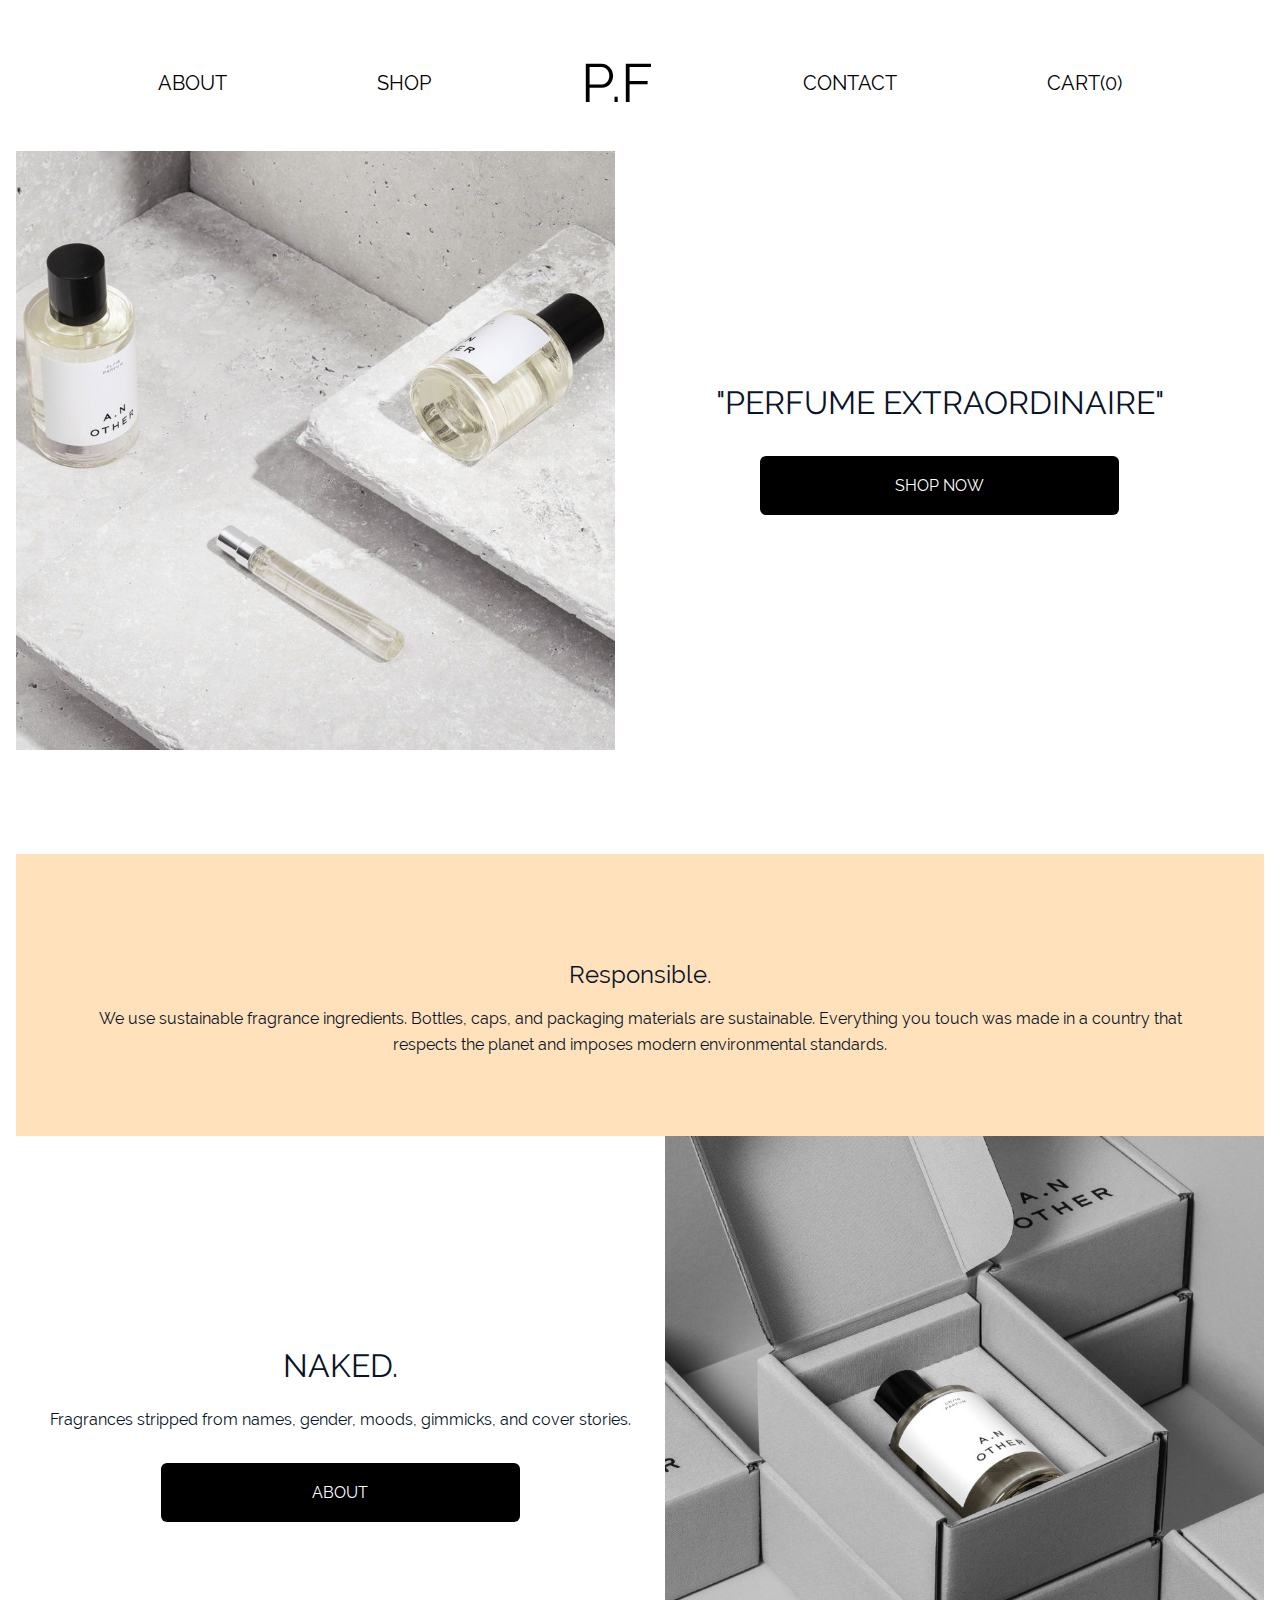
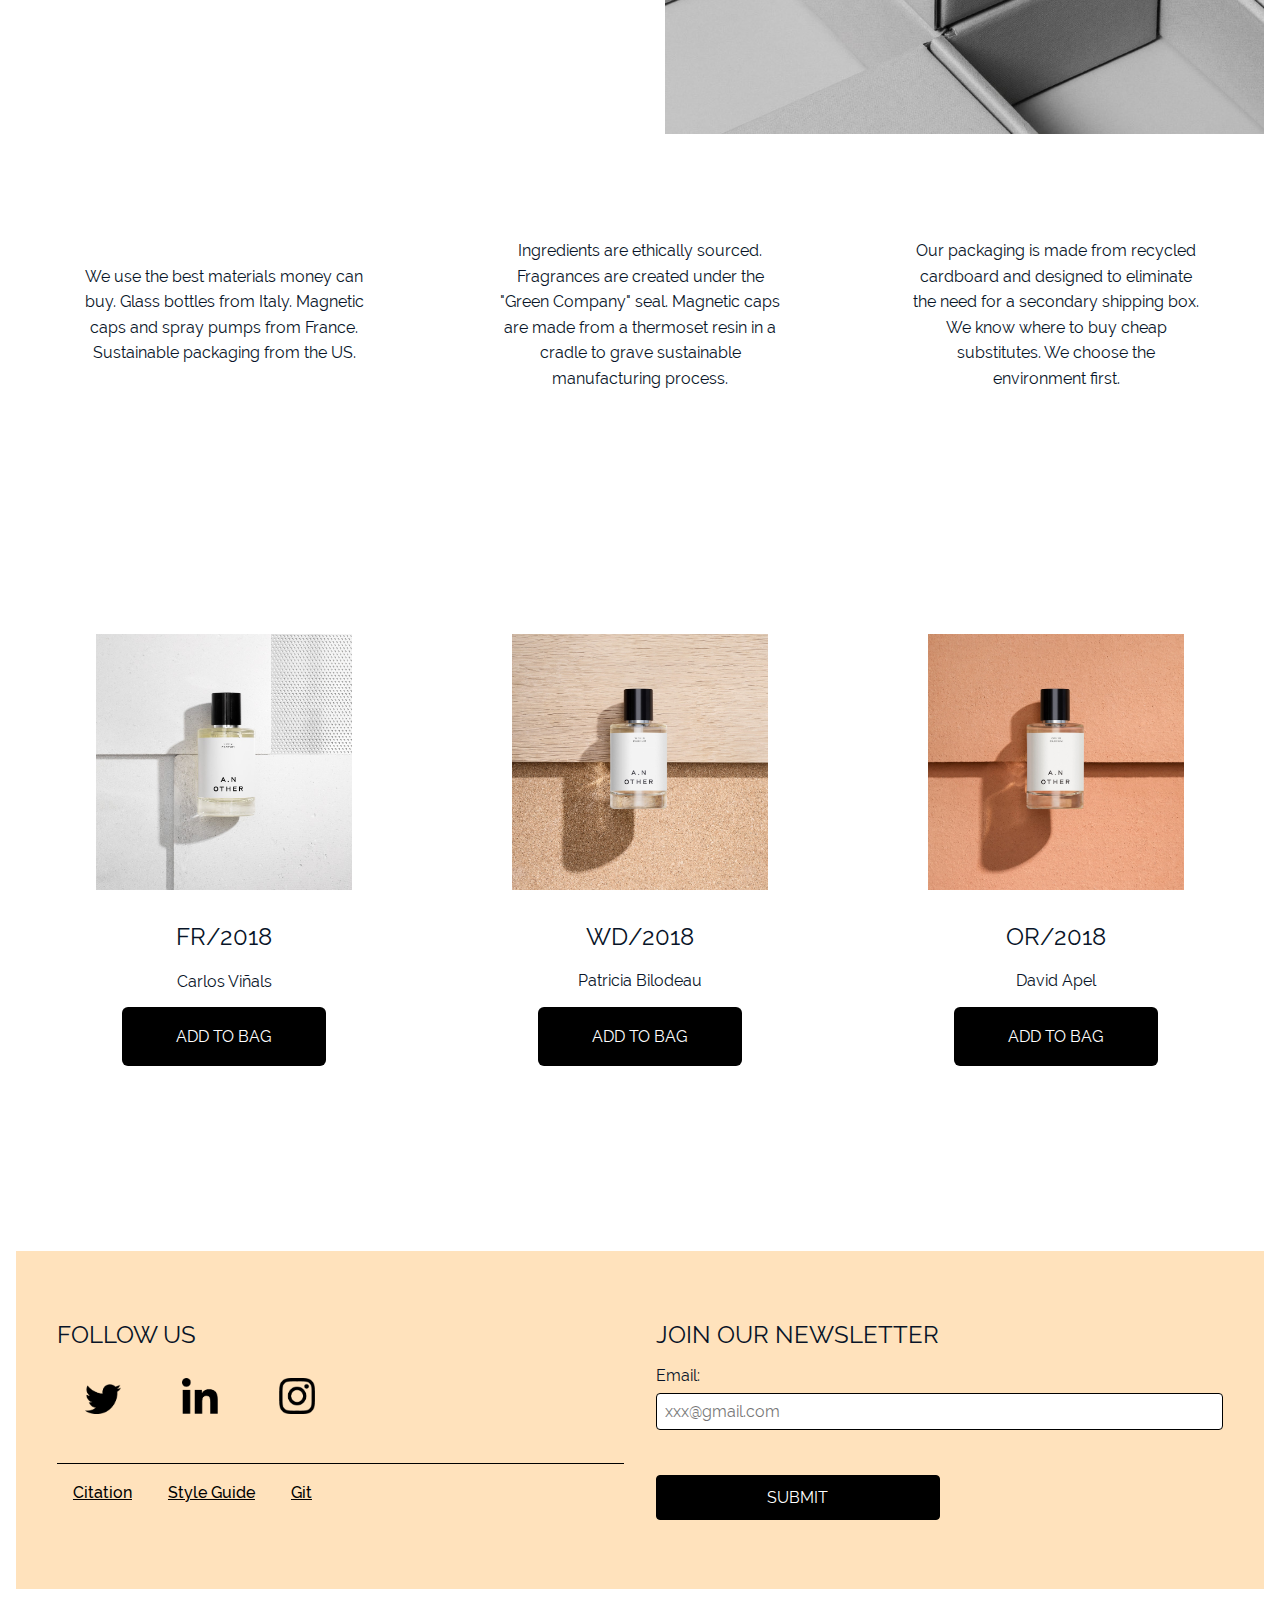
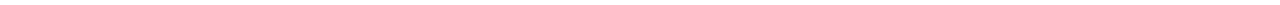
==== commit 23214a44: "change div position" ====
--- a/index.html
+++ b/index.html
@@ -14,23 +14,6 @@
 	<body>
 
 		<!-- Top Navigation Bar -->
-		
-		<!-- <header>
-			<nav class="top-nav">
-				<ul class="nav-links">
-					<li><a href="about.html">ABOUT</a></li>
-					<li><a href="products.html">SHOP</a></li>
-					<li><h1><a href="index.html">P.F</a></h1></li>
-					<li><a href="contact.html">CONTACT</a></li>
-					<li><a href="checkout.html">CART(0)</a></li>
-				</ul>
-			</nav>
-			<div class="burger">
-				<div class="line1"></div>
-				<div class="line2"></div>
-				<div class="line3"></div>
-			</div>
-		</header> -->
 
 		<header class="nav">
 			<a href="index.html" class="mobile-brand">P.F</a>
@@ -60,37 +43,12 @@
 			</div>
 		</div>
 
-		<div class="container index2">
-			<div class="container-item">
-				<a href="detail_1.html"><img src="img/perfume2.jpg" alt="home"></a>
-				<h3>FR/2018</h3>
-				<p>Carlos Viñals</p>
-				<a href="products.html" class="button-1" role="button"><span>Shop now</span></a>
-			</div>
-
-			<div class="container-item">
-				<a href="detail_2.html"><img src="img/perfume3.jpg" alt="home"></a>
-				<h3>WD/2018</h3>
-				<p>Patricia Bilodeau</p>
-				<a href="products.html" class="button-1" role="button"><span>Shop now</span></a>
-			</div>
-
-			<div class="container-item">
-				<a href="detail_1.html"><img src="img/perfume4.jpg" alt="home"></a>
-				<h3>OR/2018</h3>
-				<p>David Apel</p>
-				<a href="products.html" class="button-1" role="button"><span>Shop now</span></a>
-			</div>
-
-		</div>
-
 		<div class="container index3">		
 			<div class="container-item left">
 				<h3>Responsible.</h3>
 				<p>We use sustainable fragrance ingredients. Bottles, caps, and packaging materials are sustainable. Everything you touch was made in a country that respects the planet and imposes modern environmental standards.
 				</p>
 			</div>
-
 		</div>
 
 		<div class="container index4">
@@ -125,6 +83,30 @@
 			</div>
 		</div>
 
+		<div class="container index2">
+			<div class="container-item">
+				<a href="detail_1.html"><img src="img/perfume2.jpg" alt="home"></a>
+				<h3>FR/2018</h3>
+				<p>Carlos Viñals</p>
+				<a href="detail_1.html" class="button-1" role="button"><span>ADD TO BAG</span></a>
+			</div>
+
+			<div class="container-item">
+				<a href="detail_2.html"><img src="img/perfume3.jpg" alt="home"></a>
+				<h3>WD/2018</h3>
+				<p>Patricia Bilodeau</p>
+				<a href="detail_2.html" class="button-1" role="button"><span>ADD TO BAG</span></a>
+			</div>
+
+			<div class="container-item">
+				<a href="detail_2.html"><img src="img/perfume4.jpg" alt="home"></a>
+				<h3>OR/2018</h3>
+				<p>David Apel</p>
+				<a href="detail_2.html" class="button-1" role="button"><span>ADD TO BAG</span></a>
+			</div>
+
+		</div>
+
 		<!-- Footer -->
 		<footer>
 
@@ -133,9 +115,9 @@
 				<section class="container-item">
 					<h3>FOLLOW US</h3>
 					<div class="social-media">
-						<img src="img/twitter.png" alt="Twitter account">
-						<img src="img/linkedin.png" alt="Linkedin account">
-						<img src="img/ins.png" alt="Instagram account">
+						<a href="https://twitter.com/explore" target="_blank"><img src="img/twitter.png" alt="Twitter account"></a>
+						<a href="https://www.linkedin.com/" target="_blank"><img src="img/linkedin.png" alt="Linkedin account"></a>
+						<a href="https://www.instagram.com/" target="_blank"><img src="img/ins.png" alt="Instagram account"></a>
 					</div>	
 
 					<div class="resources">
--- a/css/main.css
+++ b/css/main.css
@@ -5,40 +5,6 @@
 	font-size: 1rem;
   overflow-x: hidden;
 }
-
-/*nav.top-nav ul li a{
-  position:relative;
-  z-index: 1;
-}
- 
-nav.top-nav ul li a:hover{
-  color: #91640F;
-}
-
-nav.top-nav ul li a::after{
-  display: block;
-  position: absolute;
-  top: 0;
-  left: 0;
-  bottom: 0;
-  right: 0;
-  margin: auto;
-  width: 100%;
-  height: 1px;
-  content: '';
-  color: transparent;
-  background: #ffe2bc;
-  visibility: hidden;
-  opacity: 0;
-  z-index: -1;
-}
-
-nav.top-nav ul li :hover::after{
-  opacity: 1;
-  visibility: visible;
-  height: 2rem;
-  width:2rem;
-}*/
 
 footer {
   background-color: #FFE2BC;
@@ -356,21 +322,17 @@
     transform: scale(0);
 }
 
-.product-image:hover .product-image-info,
-.product-image:active .product-image-info,
-.product-image:focus .product-image-info {
-    visibility: visible;
-    background-color: #f0f0f0;
-    opacity: 0.85;
-    transform: scale(1);
-}
-
-/*.product-image-info > span {
-  text-align: left;
-  line-height: 2.5;
-  font-size: 0.75em;
-  padding: 2em;
-}*/
+@media (min-width: 481px) {
+  .product-image:hover .product-image-info,
+  .product-image:active .product-image-info,
+  .product-image:focus .product-image-info {
+      visibility: visible;
+      background-color: #f0f0f0;
+      opacity: 0.85;
+      transform: scale(1);
+  }
+}
+
 .product-image-info p {
   text-align: center;
   line-height: 1.6;
@@ -387,20 +349,41 @@
 
 /* Sales Slidershow */
 
+
+/* For Mobile */
 .sales-slider {
-  width: 200%;
-  overflow-x: hidden;
+  width: 100%;
 }
 
 ul.sales-slider-content {
-  list-style: none;
   padding: 0;
-
-  display: -webkit-flex;
-  display: -ms-flex;
-  display: flex;
-
-  animation: slidershow 20s infinite;
+}
+
+ul.sales-slider-content li {
+  display: block;
+  width: 100%;
+}
+
+/* For Desktop */
+
+@media (min-width: 481px) {
+
+  .sales-slider {
+    width: 200%;
+    overflow-x: hidden;
+  }
+
+  ul.sales-slider-content {
+    list-style: none;
+    padding: 0;
+
+    display: -webkit-flex;
+    display: -ms-flex;
+    display: flex;
+
+    animation: slidershow 20s infinite;
+  }
+
 }
 
 .sales-slider-content:hover {
--- a/css/grid.css
+++ b/css/grid.css
@@ -184,11 +184,23 @@
 /* Shop all page */
 
 .product1 .container-item,
-.product2 .container-item,
-.product3 .container-item {
+.product2 .container-item {
 	margin-bottom: 5%;
   	text-align: center;
 }
+
+.prices {
+	padding: 0 12%;
+}
+.prices .container-item {
+	padding: 0.5rem;
+	margin: 0;
+}
+.prices .container-item span {
+	color: #91640F;
+	font-weight: bold;
+}
+
 
 /* Product detail page */
 
@@ -371,7 +383,7 @@
 }
 
 footer div.social-media img {
-	width: 5;
+	cursor: pointer;
 	min-width: 1.25em;
 	max-width: 2.25em;
 	display: inline-block;
@@ -404,37 +416,36 @@
 	font-size: 1.25rem;
 	padding: 0.65rem 0.5rem;
 	transition: all .2s;
-	/*position: relative;*/
+	position: relative;
 }
 .menu a.brand {
 	font-size: 3.375rem;
 }
-/*.menu a::before {
+.menu a::before {
 	content: '';
   	position: absolute;
-  	top: 0;
+  	top: 50%;
   	left: 0;
   	width: 100%;
   	height: 1px;
-  	color: transparent;
+  	transform: translateY(-50%);
   	background-color: #ffe2bc;
   	opacity: 0;
   	z-index: -1;
   	transition: all .2s;
-}*/
+}
 
 .menu a:hover,
 .menu a:active,
 .menu a:focus {
 	color: #91640F;
-	border-top: 1.5px solid #91640F;
-	border-bottom: 1.5px solid #91640F;
-}
-/*.menu a:hover::before {
+}
+.menu a:hover::before {
 	opacity: 1;
-	width: 2rem;
-	height: 2rem;
-}*/
+	left: 20%;
+	width: 2.5rem;
+	height: 2.5rem;
+}
 
 .nav a.mobile-brand {
 	position: absolute;
@@ -538,6 +549,15 @@
 		overflow: visible;
 	}
 
+	/* Shop all page */
+
+	.product1 .container-item,
+	.product2 .container-item {
+		-webkit-flex: 0 1 100%;
+		-ms-flex: 0 1 100%;
+		flex: 0 1 100%;
+	}
+
 	/* Contact Page */
 
 	.three-fourths {
@@ -547,6 +567,12 @@
 
 		width: 100%;
 		height: auto;
+		padding-bottom: 0;
+	}
+
+	.three-fourths iframe {
+		width: 100%;
+		height: 25rem;
 	}
 
 	.contact3 .text {
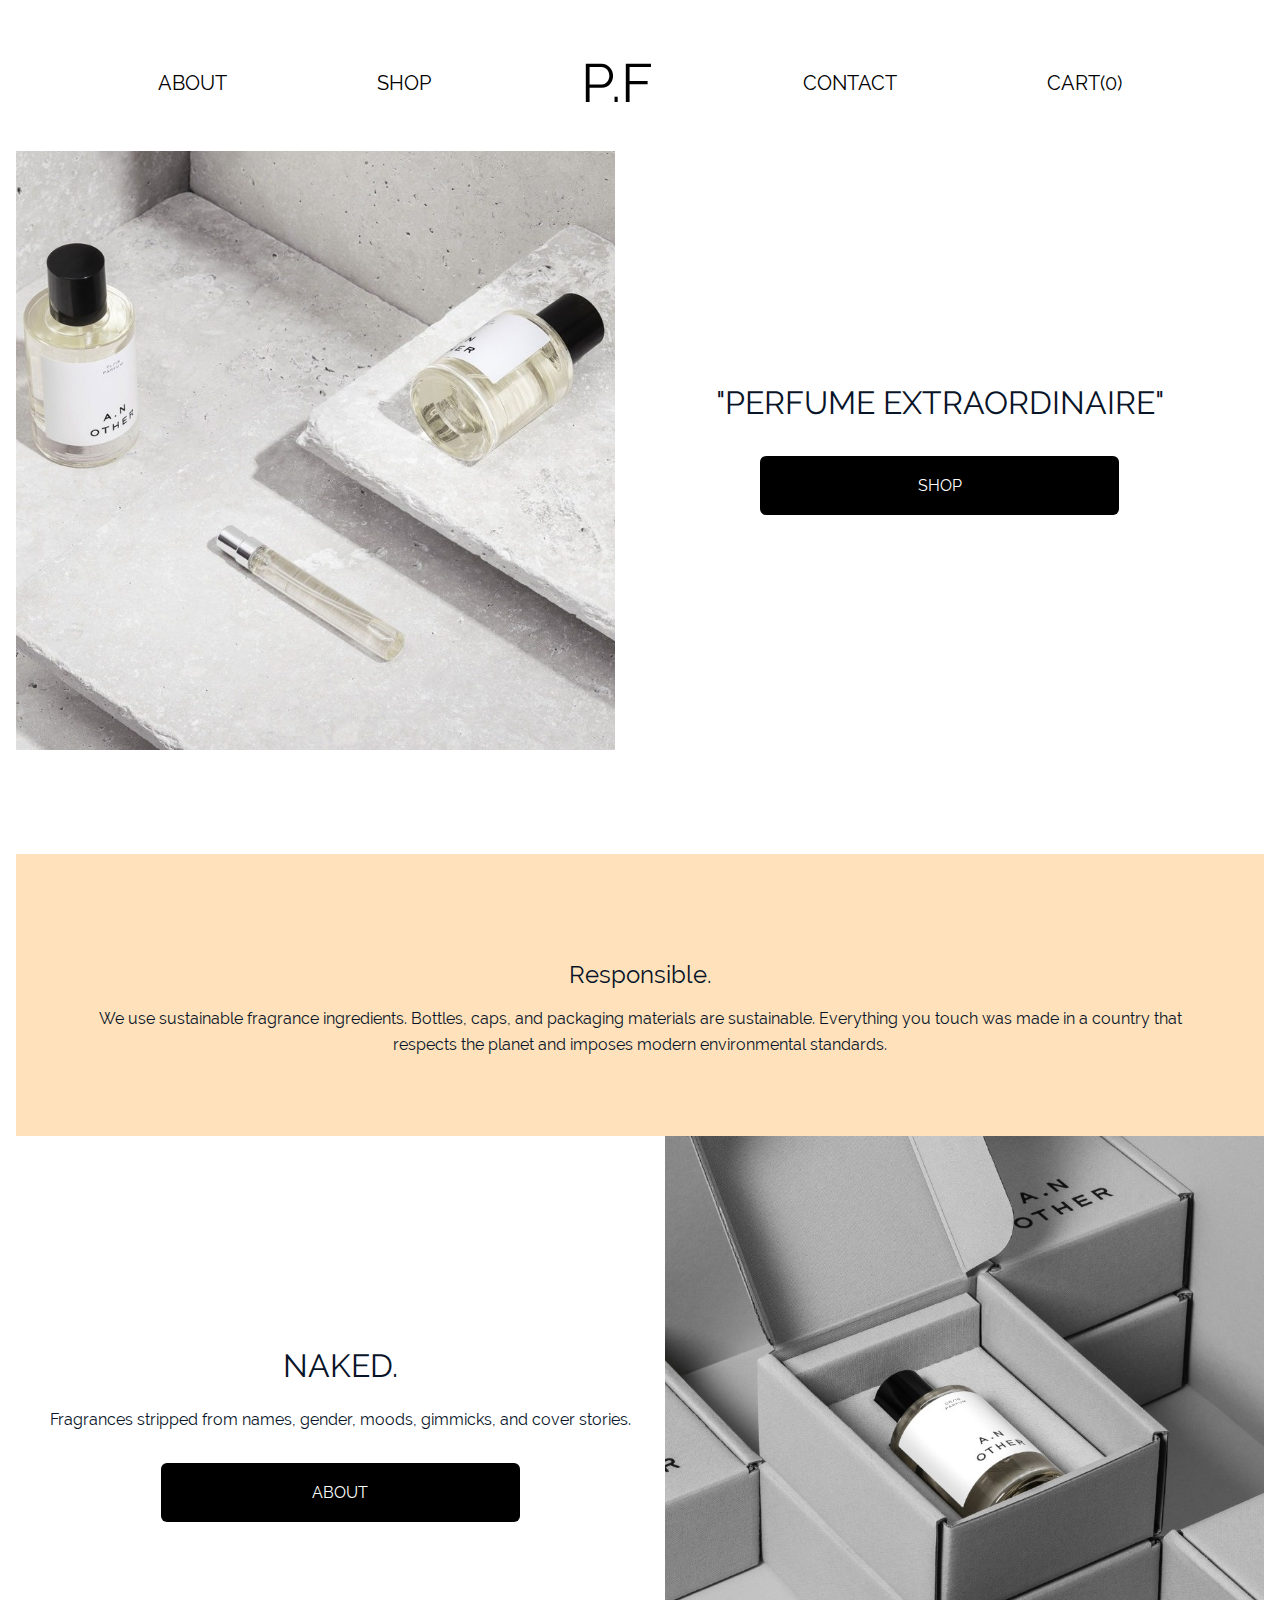
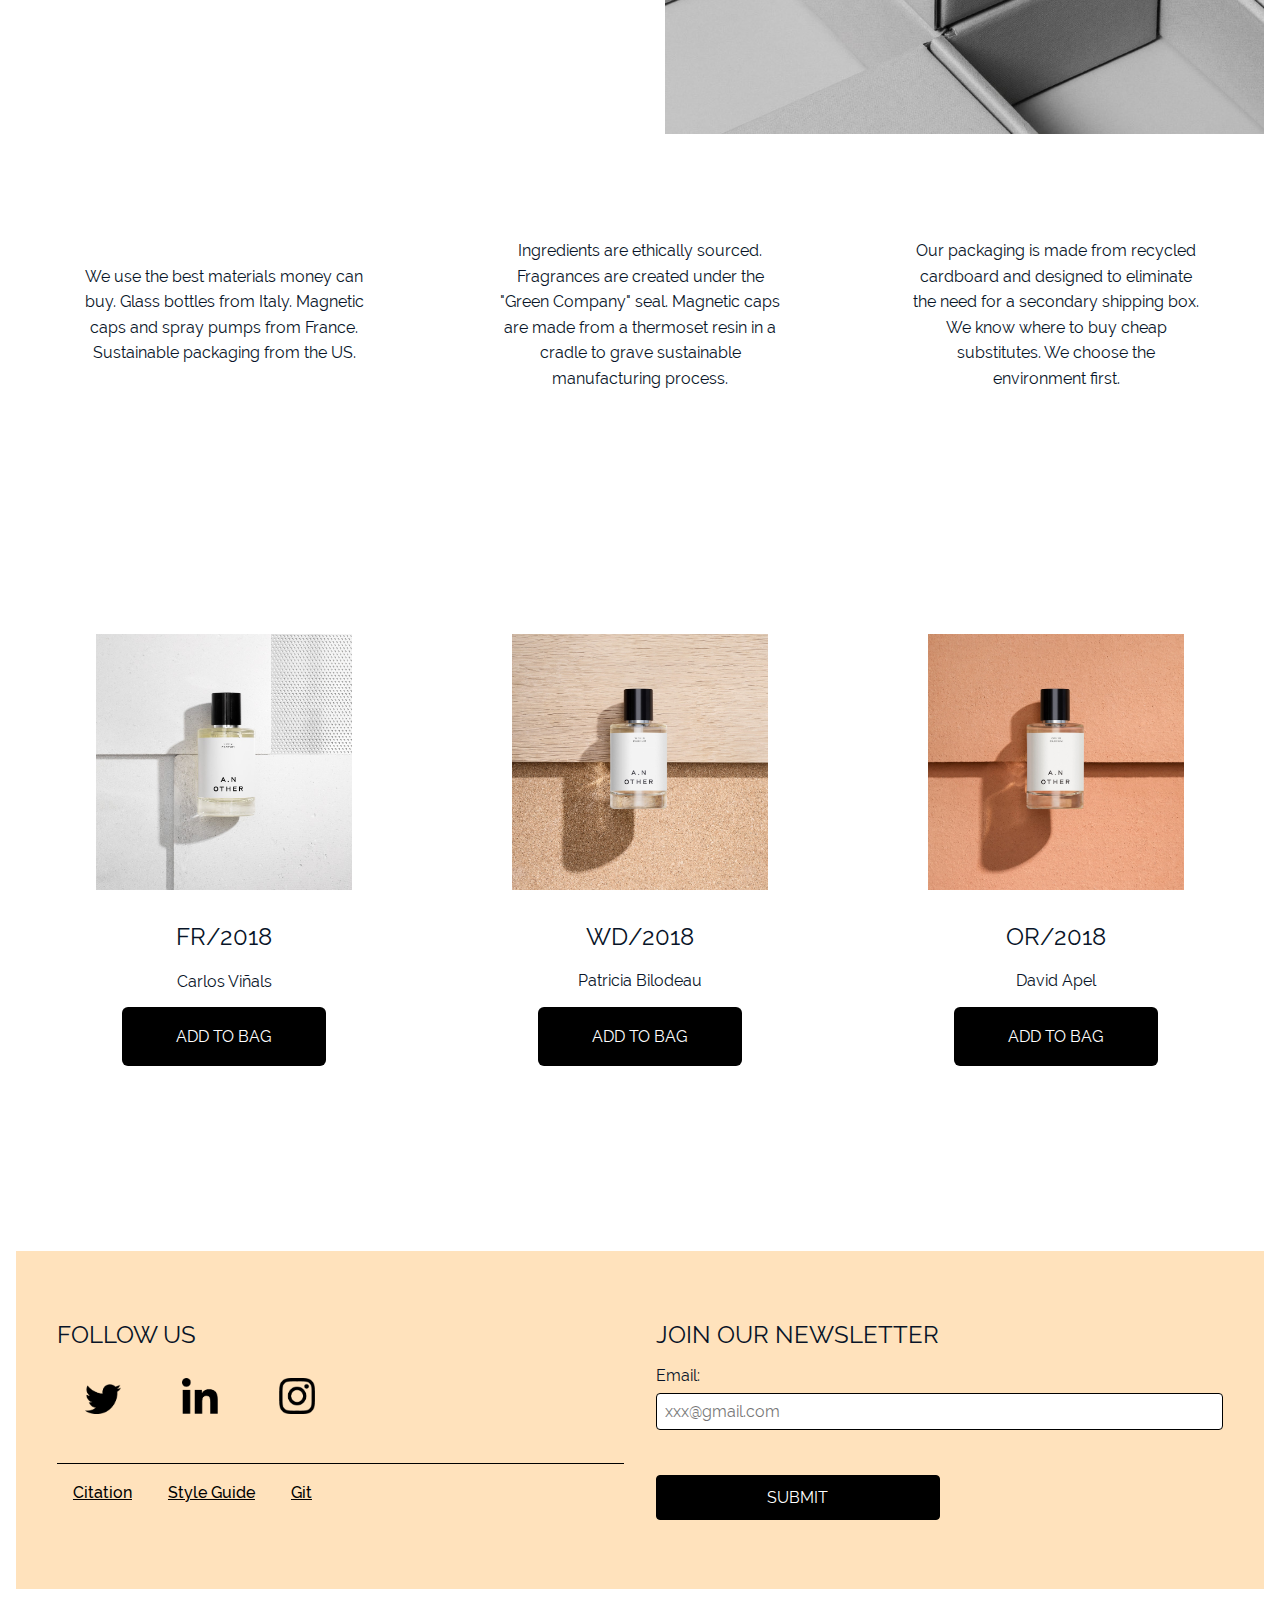
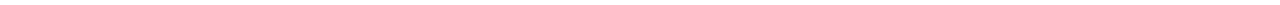
==== commit d100d3de: "CHANGE shop" ====
--- a/index.html
+++ b/index.html
@@ -39,7 +39,7 @@
 			</div>
 			<div class="container-item text">
 				<h2>"PERFUME EXTRAORDINAIRE"</h2>
-				<a href="products.html" class="button-1" role="button"><span>Shop now</span></a>
+				<a href="products.html" class="button-1" role="button"><span>SHOP</span></a>
 			</div>
 		</div>
 
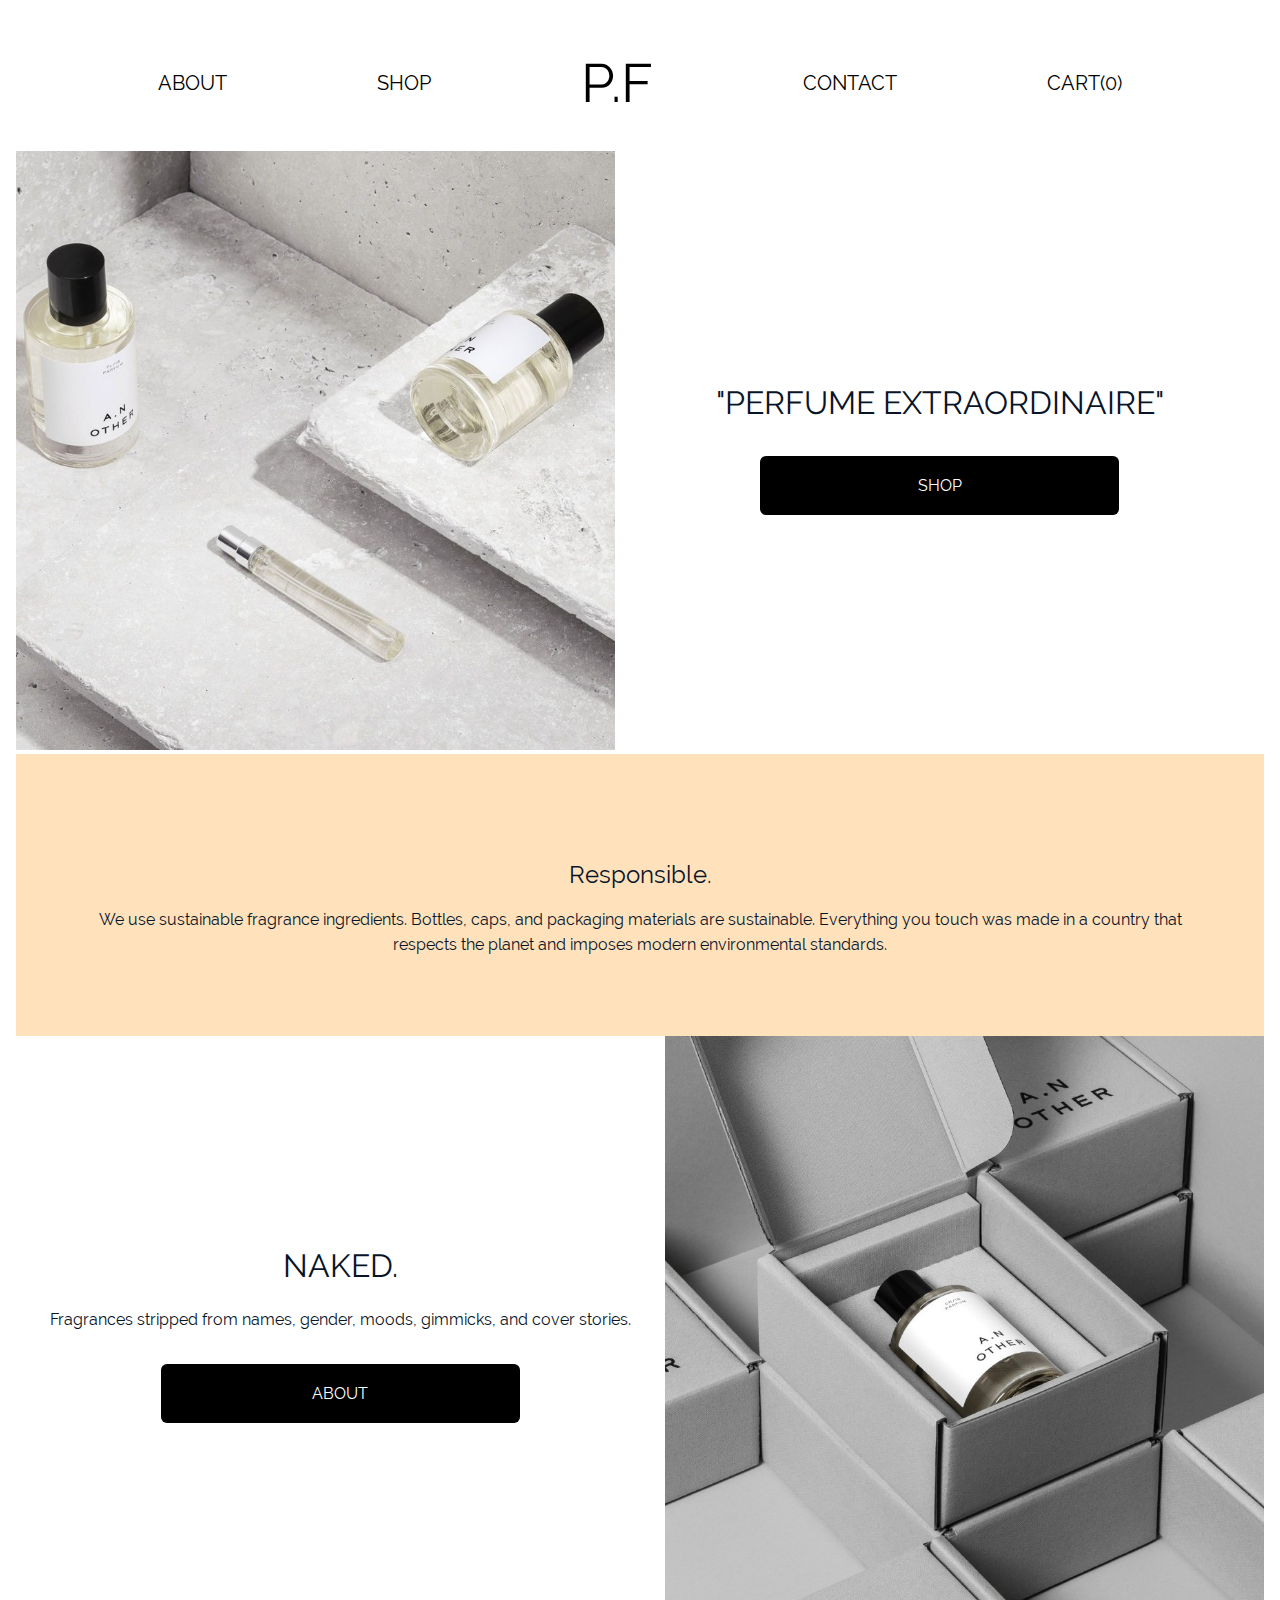
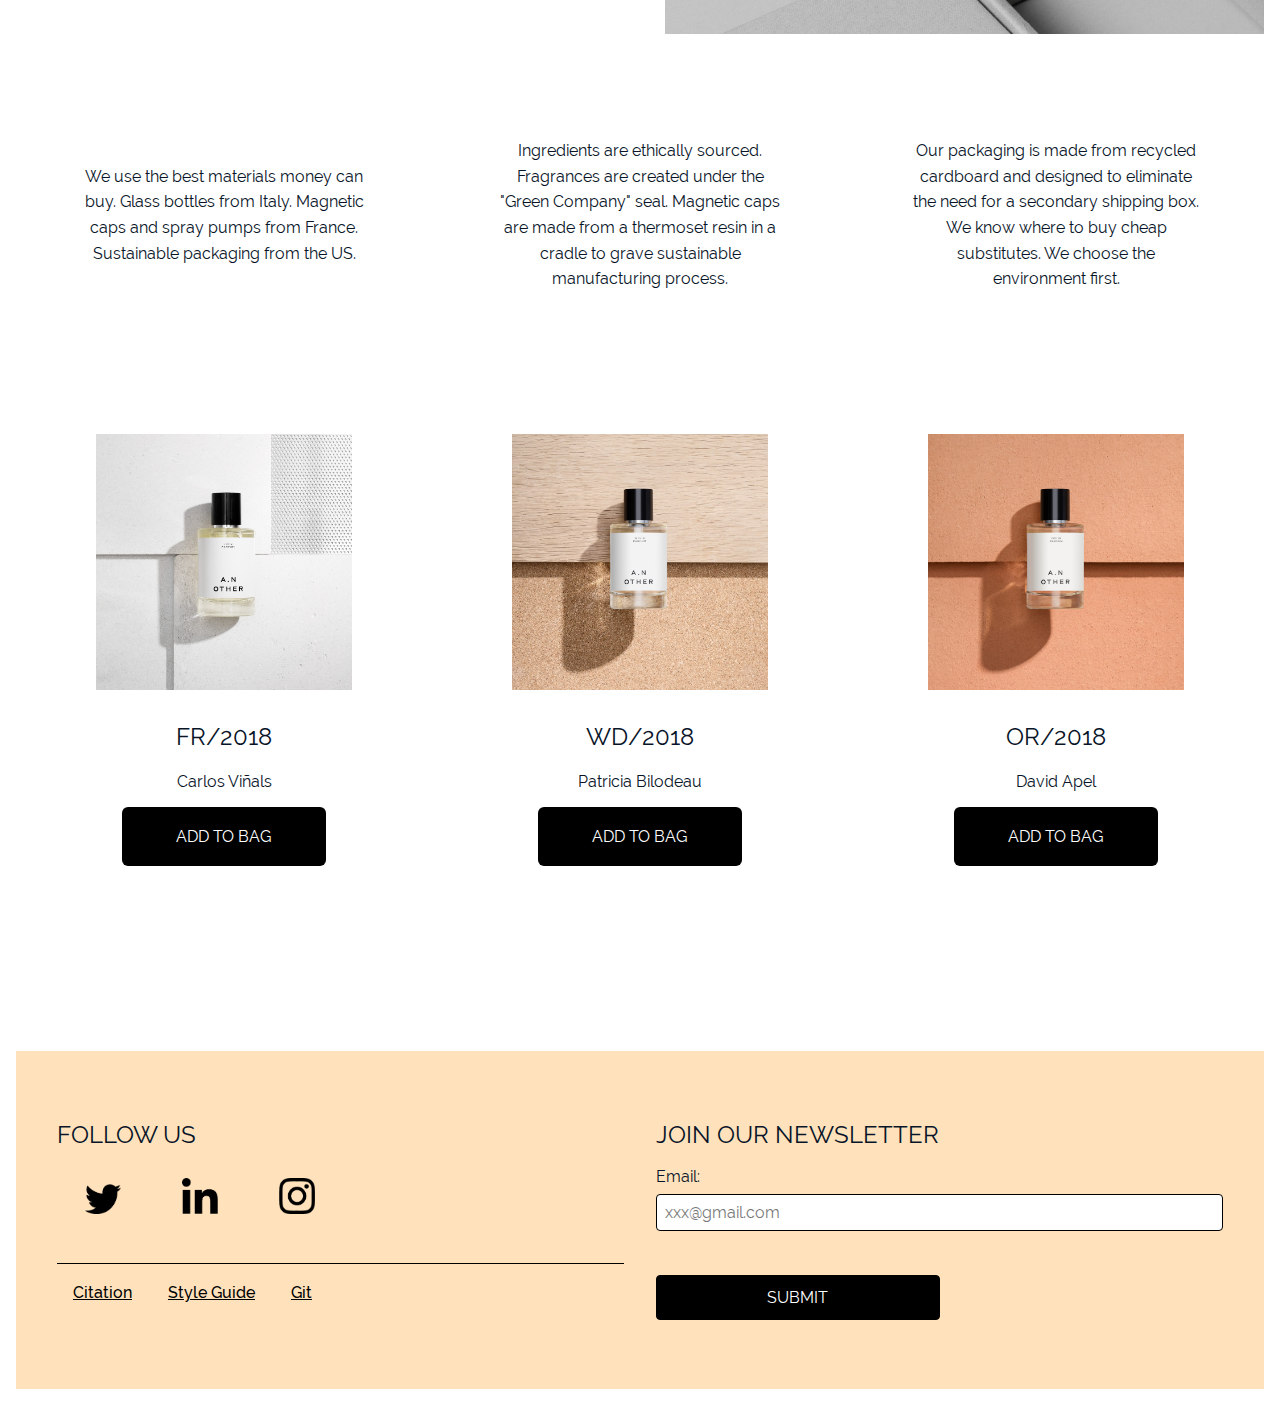
==== commit 40026f1f: "For validation purpose" ====
--- a/index.html
+++ b/index.html
@@ -130,8 +130,8 @@
 				<section class="container-item">
 					<h3>JOIN OUR NEWSLETTER</h3>			
 					<form method="post" action="#">
-						<label for="email-address">Email: </label>
-						<input type="email" id="email-address" placeholder="xxx@gmail.com">
+						<label for="register-email">Email: </label>
+						<input type="email" id="register-email" placeholder="xxx@gmail.com">
 						<button type="submit">Submit</button>
 					</form>
 				</section>
@@ -139,8 +139,6 @@
 			</div>
 
 		</footer>
-
-		<script src="js/app.js"></script>
 		
 	</body>
 </html>--- a/css/grid.css
+++ b/css/grid.css
@@ -132,8 +132,8 @@
 	padding: 8% 2%;
 }
 
-.index1, .index2, 
-.index4, .index5 {
+.index2, 
+.index4 {
 	margin-bottom: 8%;
 }
 
@@ -470,6 +470,52 @@
 }
 
 
+/* Popup Block on Product Detail Page */
+
+.popup .overlay-bg {
+	position: fixed;
+	top: 0;
+	left: 0;
+	width: 100vw;
+	height: 100vh;
+	background-color: rgba(0,0,0,0.8);
+	z-index: 1;
+	display: none;
+}
+.popup .content {
+	position: absolute;
+	top: 50%;
+	left: 50%;
+	transform: translate( -50%, -50%) scale(0);
+	background-color: white;
+	width: 60%;
+	height: auto;
+	z-index: 2;
+	text-align: center;
+	padding: 2rem;
+	transition: all .2s ease-in-out;
+}
+.popup .close-btn {
+	cursor: pointer;
+	position: absolute;
+	top: -1.5rem;
+	right: -1.5rem;
+	width: 3.5rem;
+	height: 3.5rem;
+	font-size: 2.25rem;
+	line-height: 1.6;
+	text-align: center;
+	background-color: rgb( 145, 100, 15);
+	border-radius: 50%;
+	color: white;
+}
+.popup.active .overlay-bg {
+	display: block;
+}
+.popup.active .content {
+	transform: translate( -50%, -50%) scale(1);
+}
+
 
 /*************************** For Mobile Screen ***************************/
 
@@ -510,7 +556,7 @@
 	.about1, .about2,
 	.product, .review-intro, .review-detail,
 	.contact1, .location, .contact3,
-	.checkout {
+	.checkout, footer .container {
 		-webkit-flex-flow: column nowrap;
 		-ms-flex-flow: column nowrap;
 		flex-flow: column nowrap;
@@ -580,8 +626,15 @@
 		padding-top: 0;
 		padding-bottom: 2rem;
 	}
-}
-
-
-
-
+
+	/* Footer */
+
+	footer .container-item {
+		width: 100%;
+		padding-top: 0;
+	}
+}
+
+
+
+
